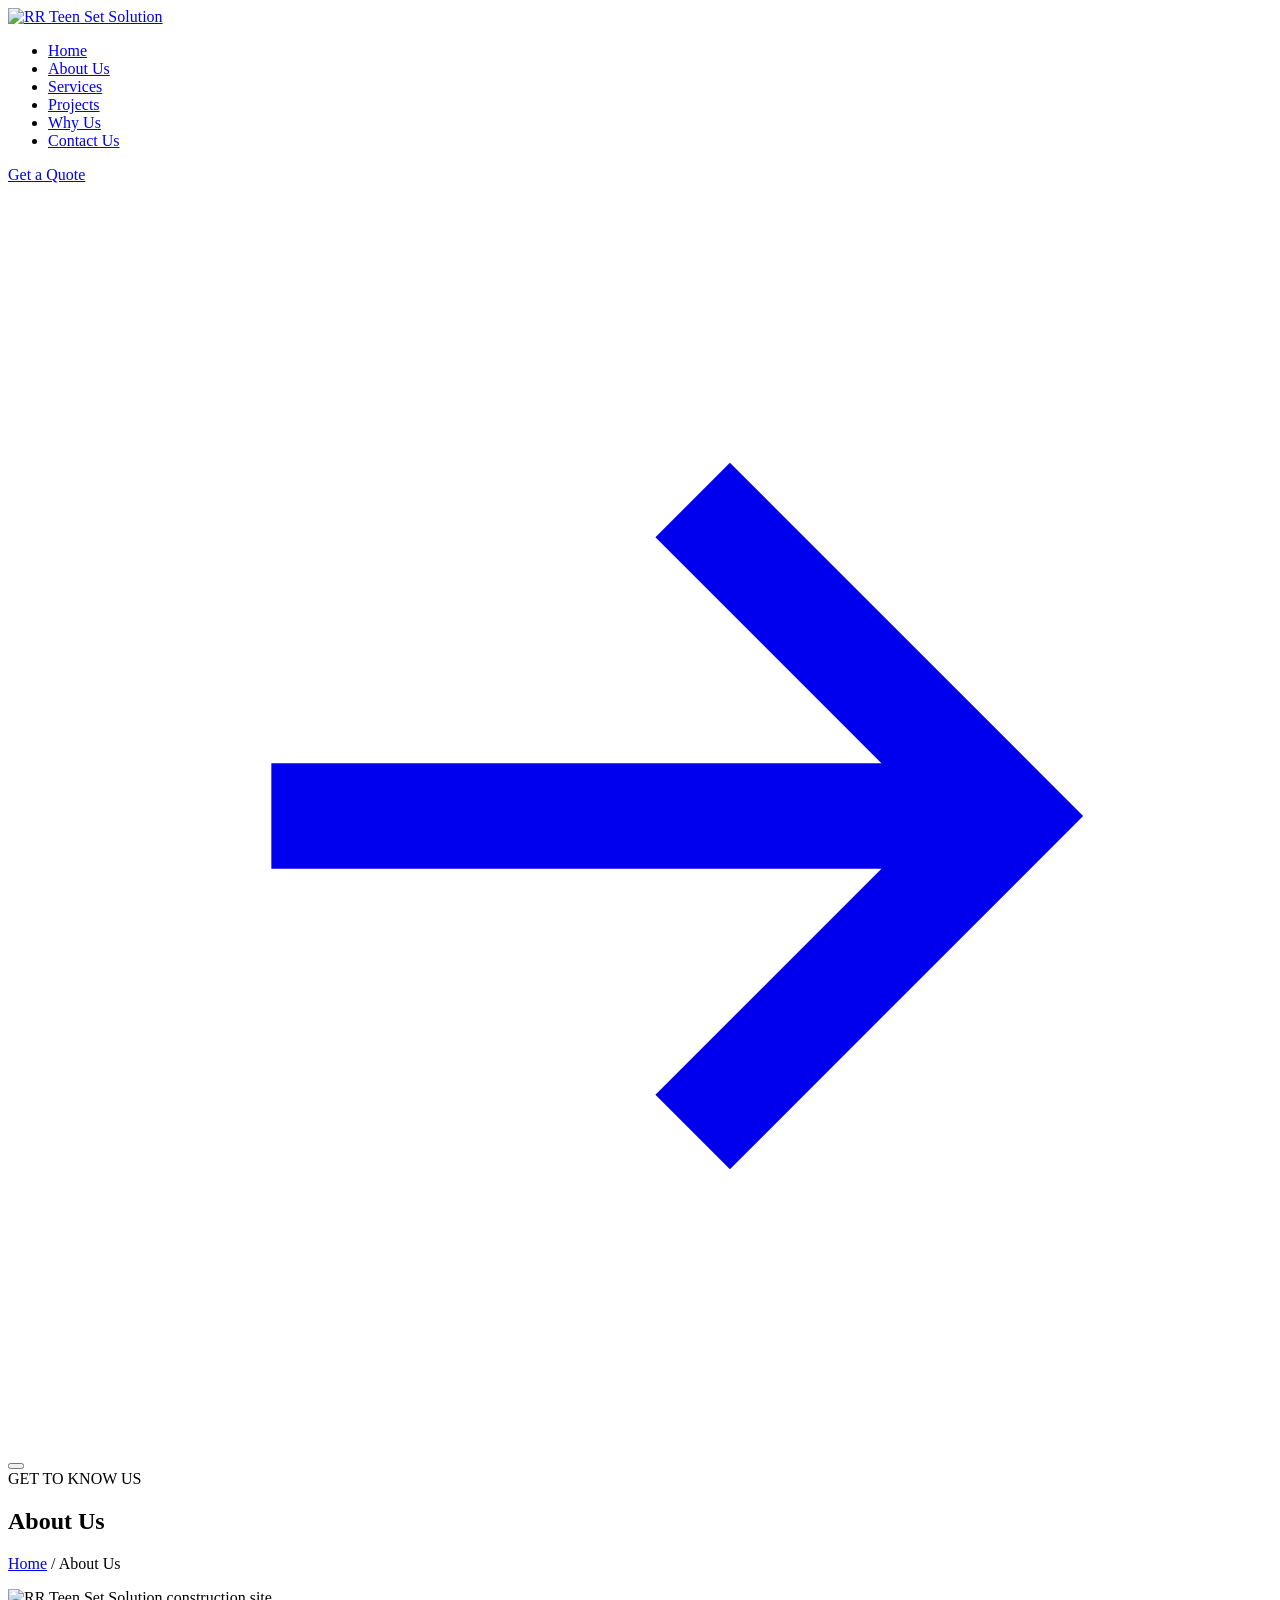
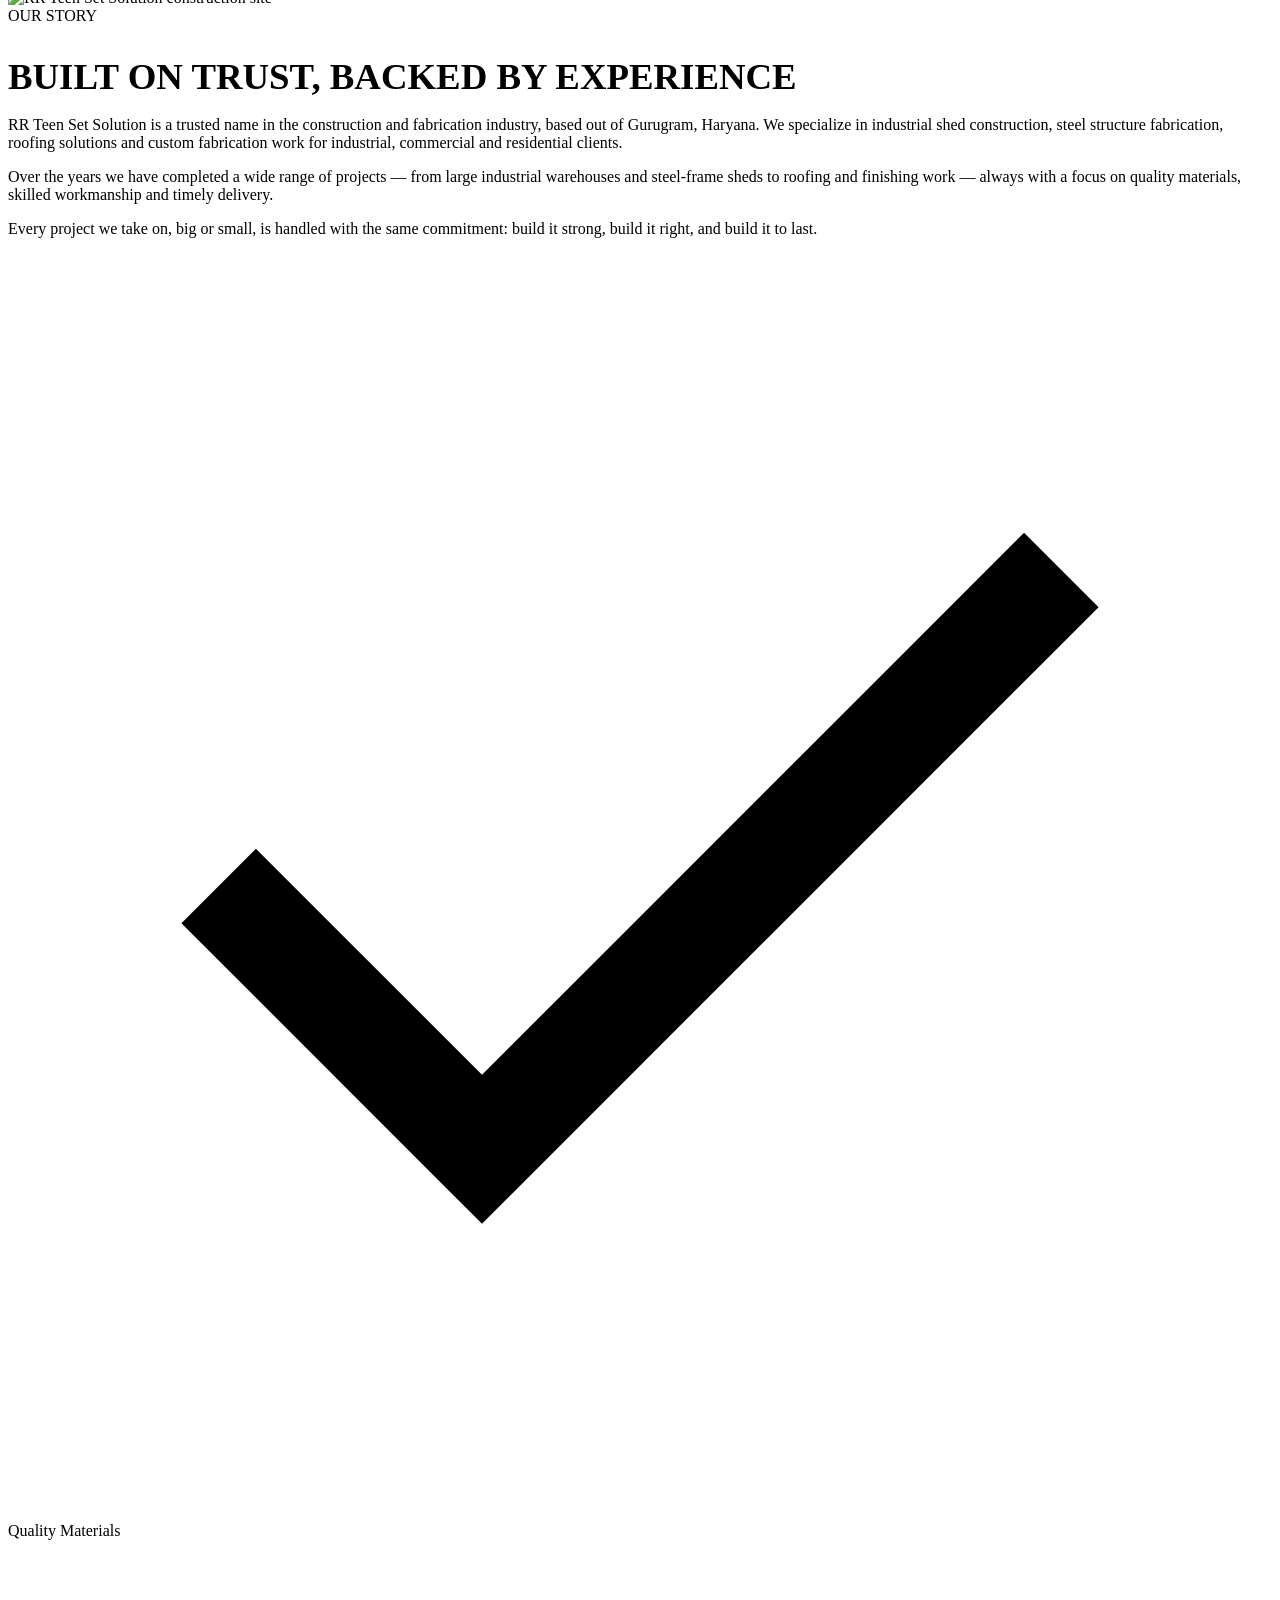
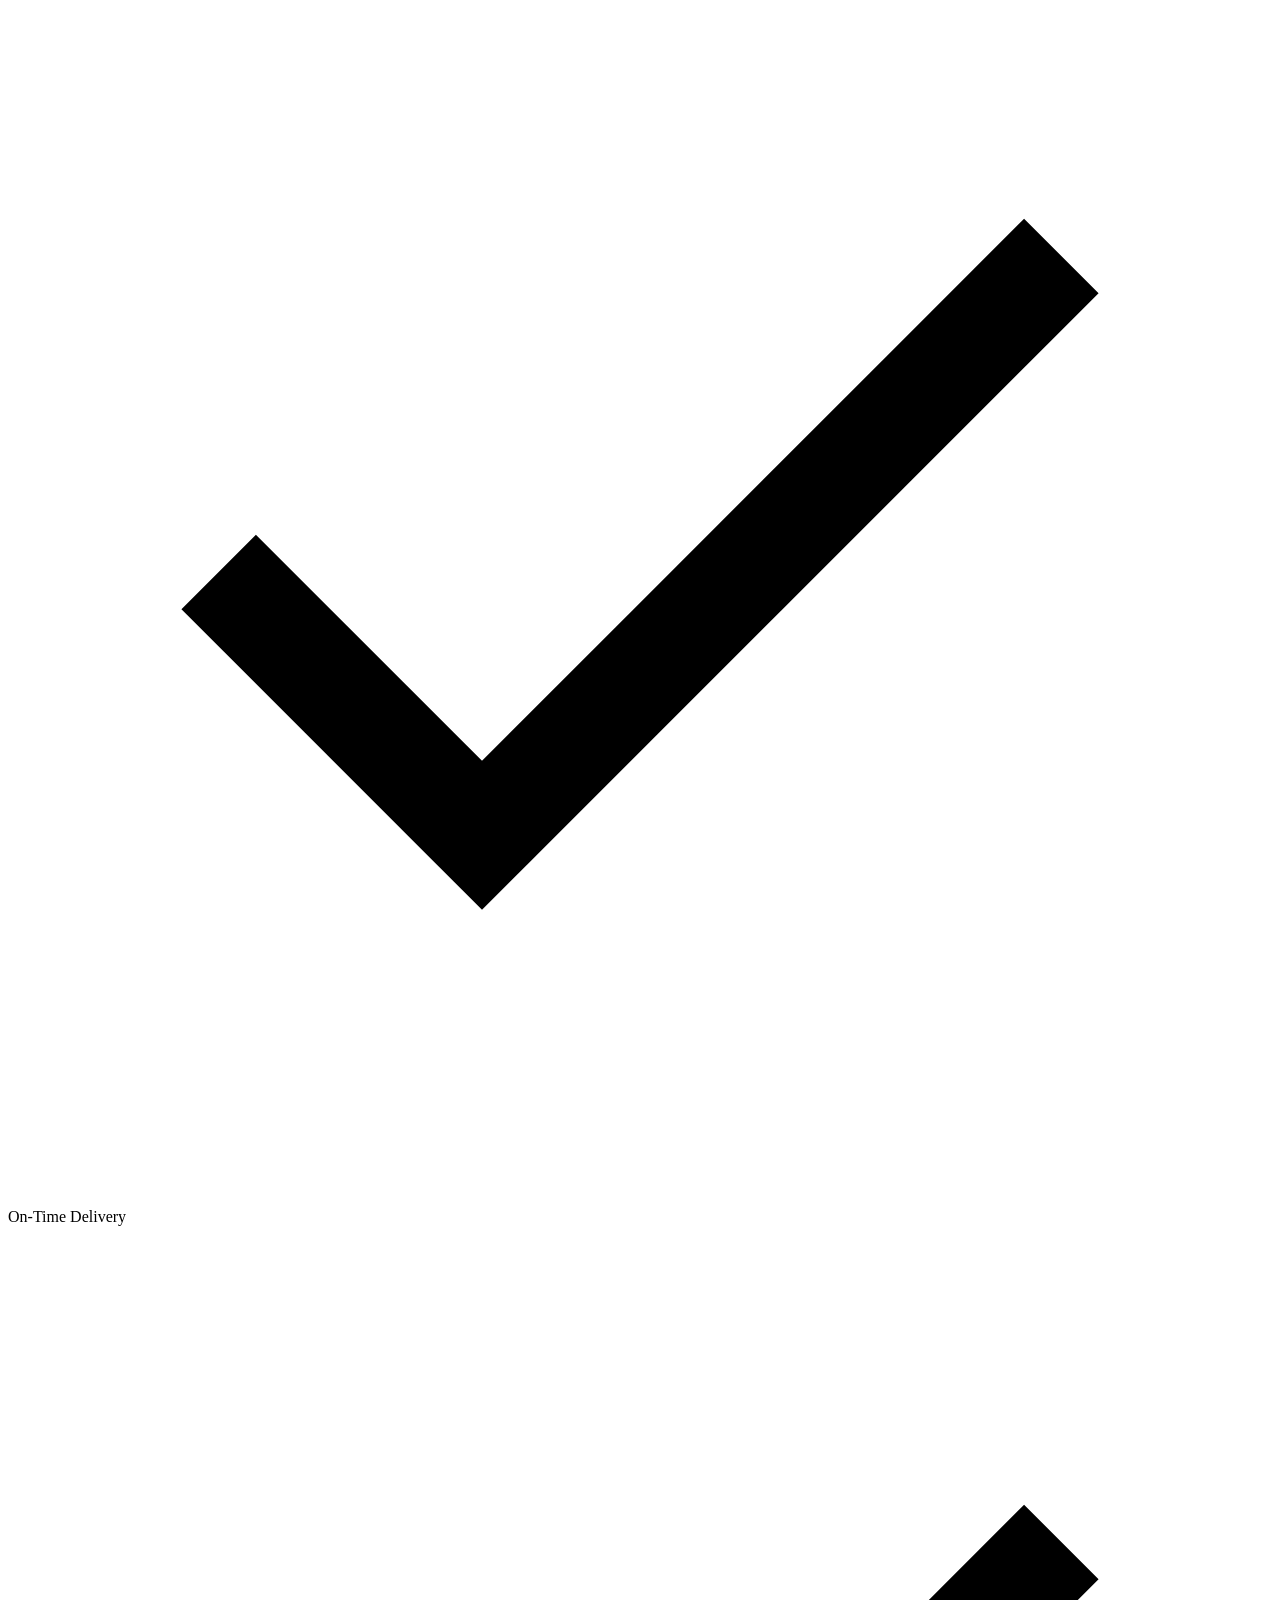
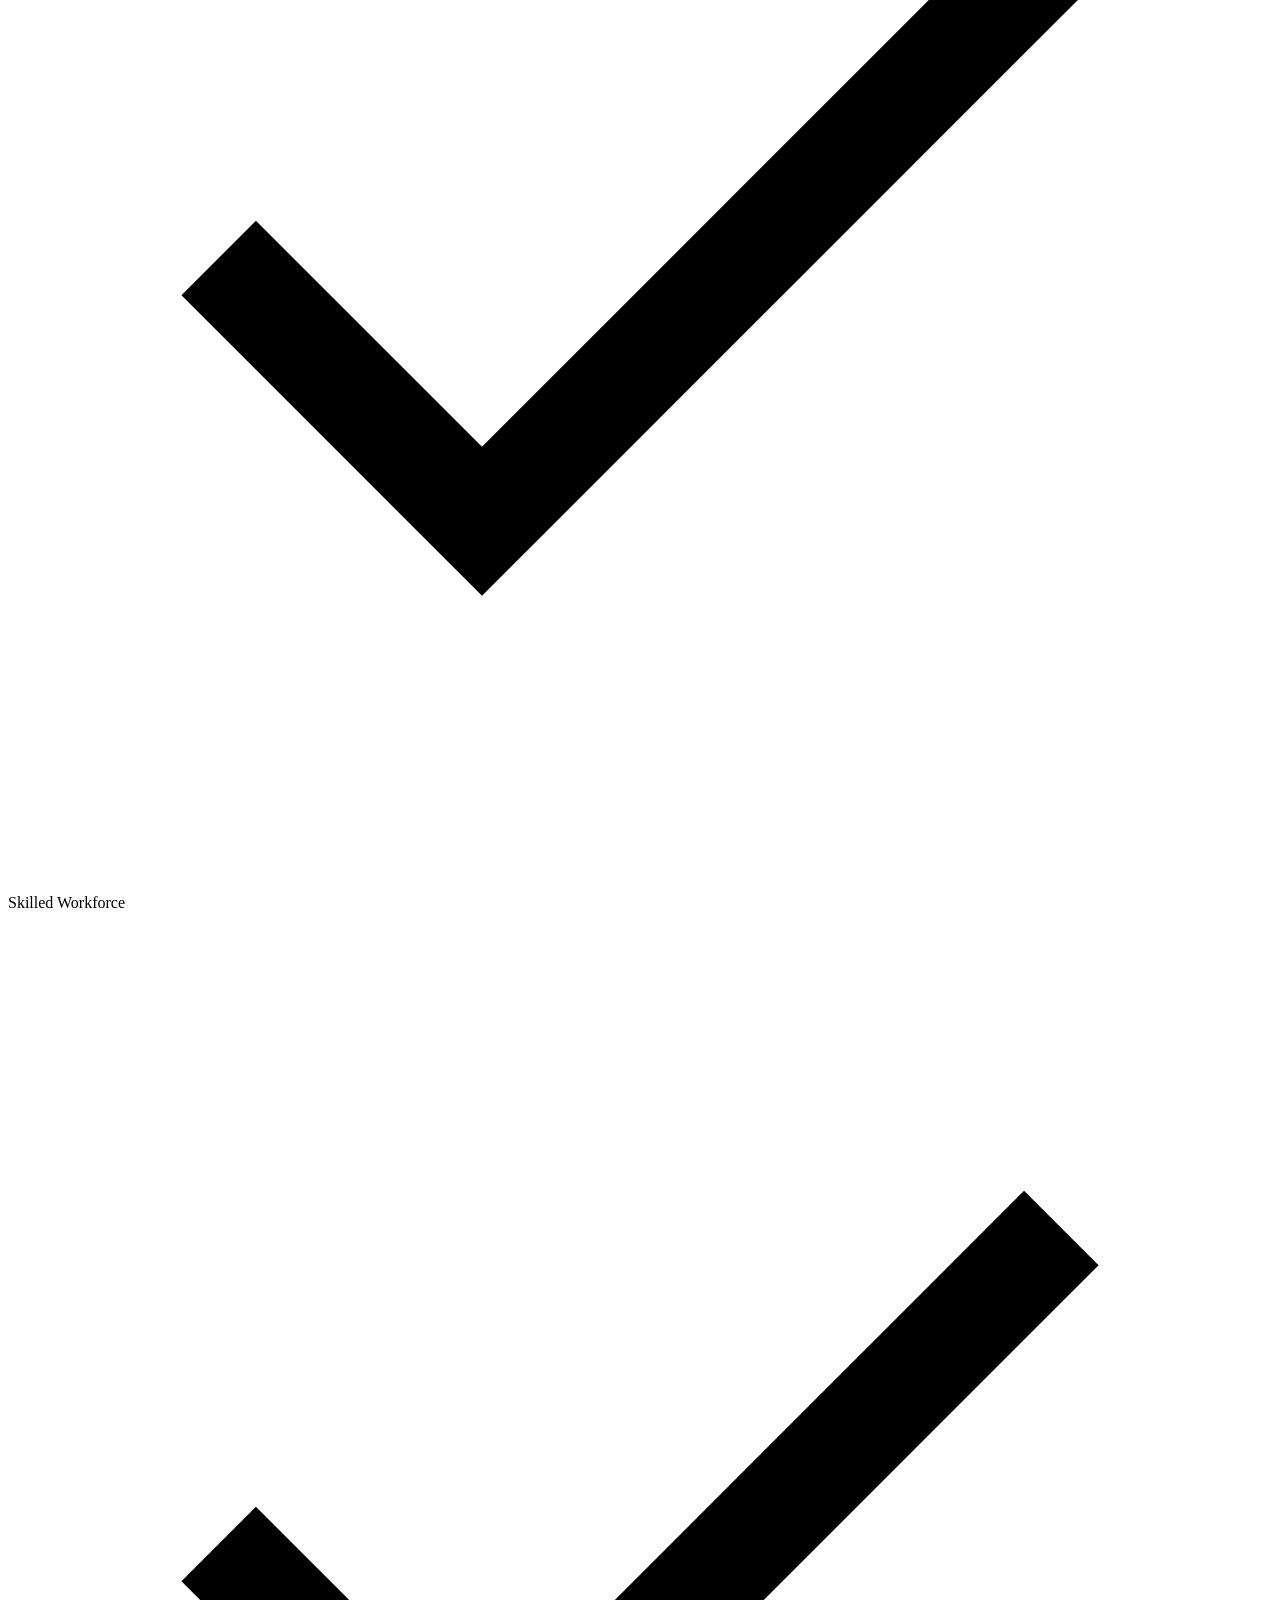
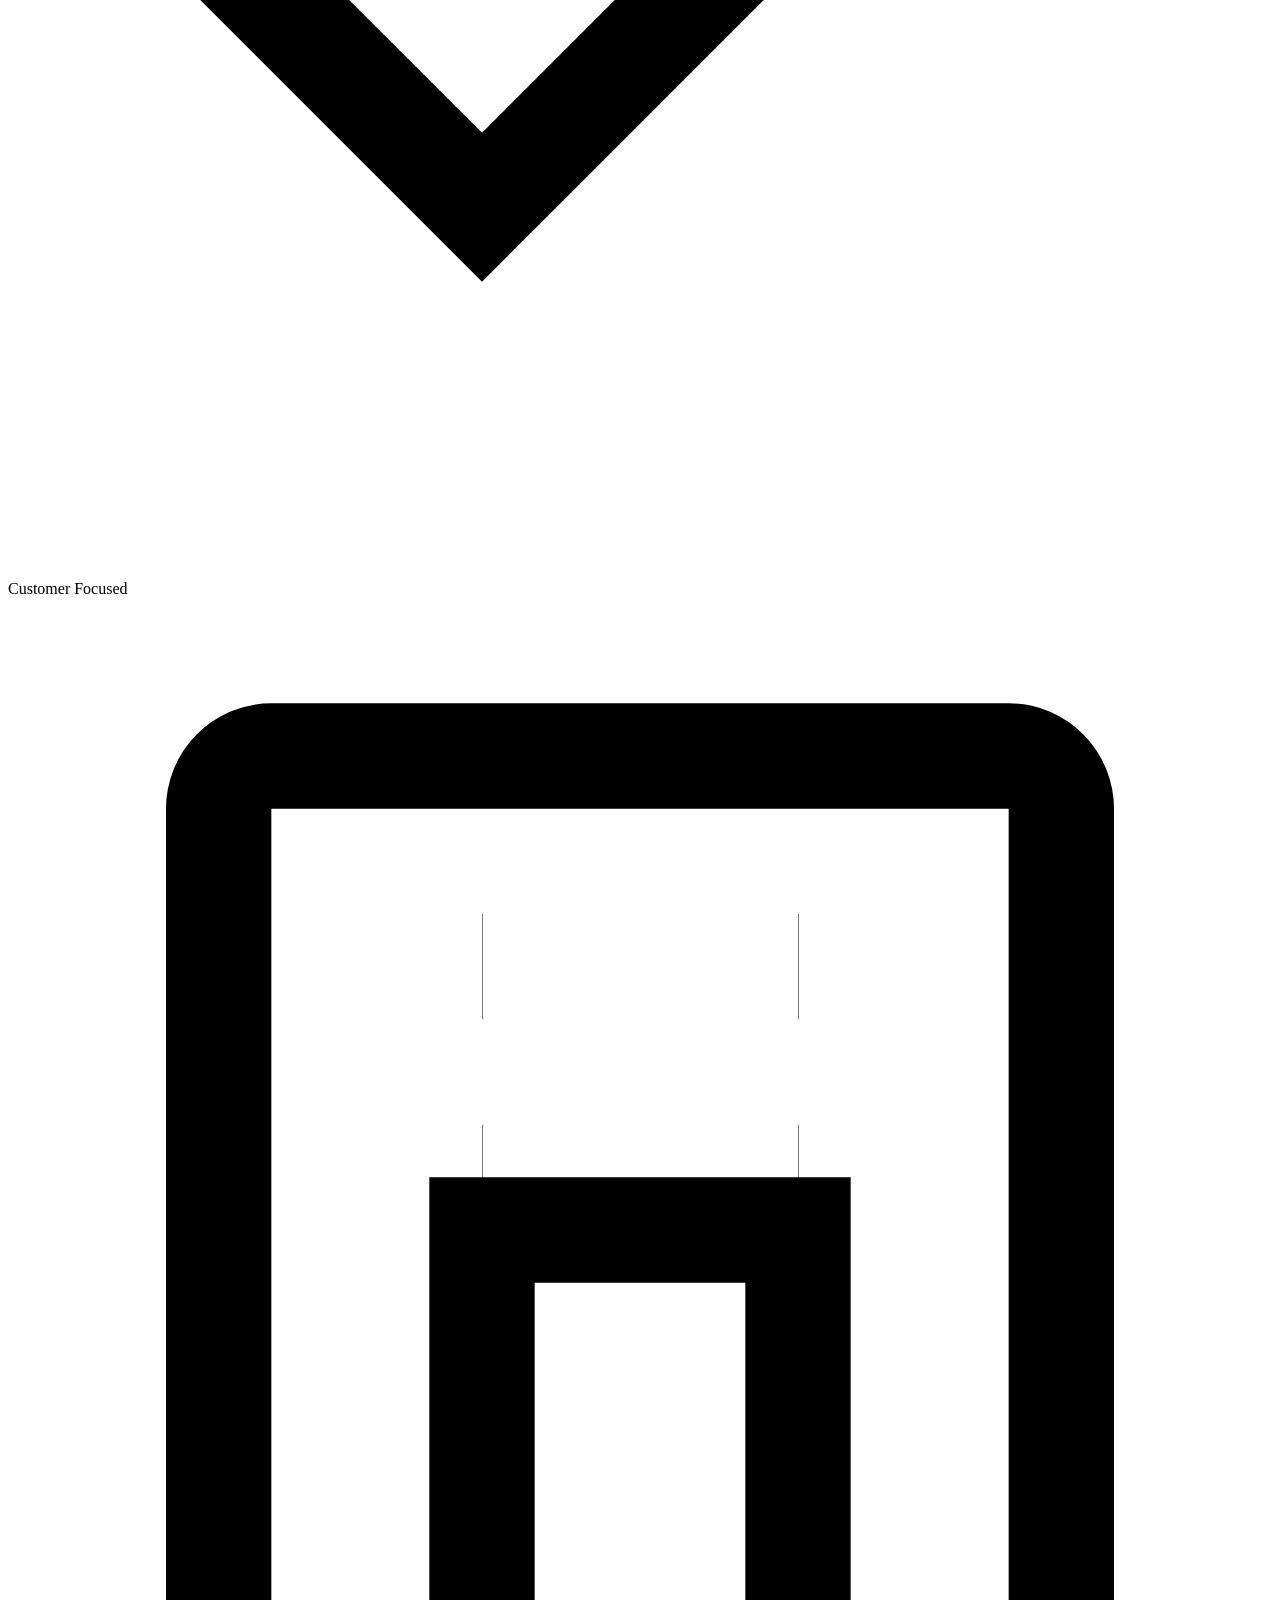
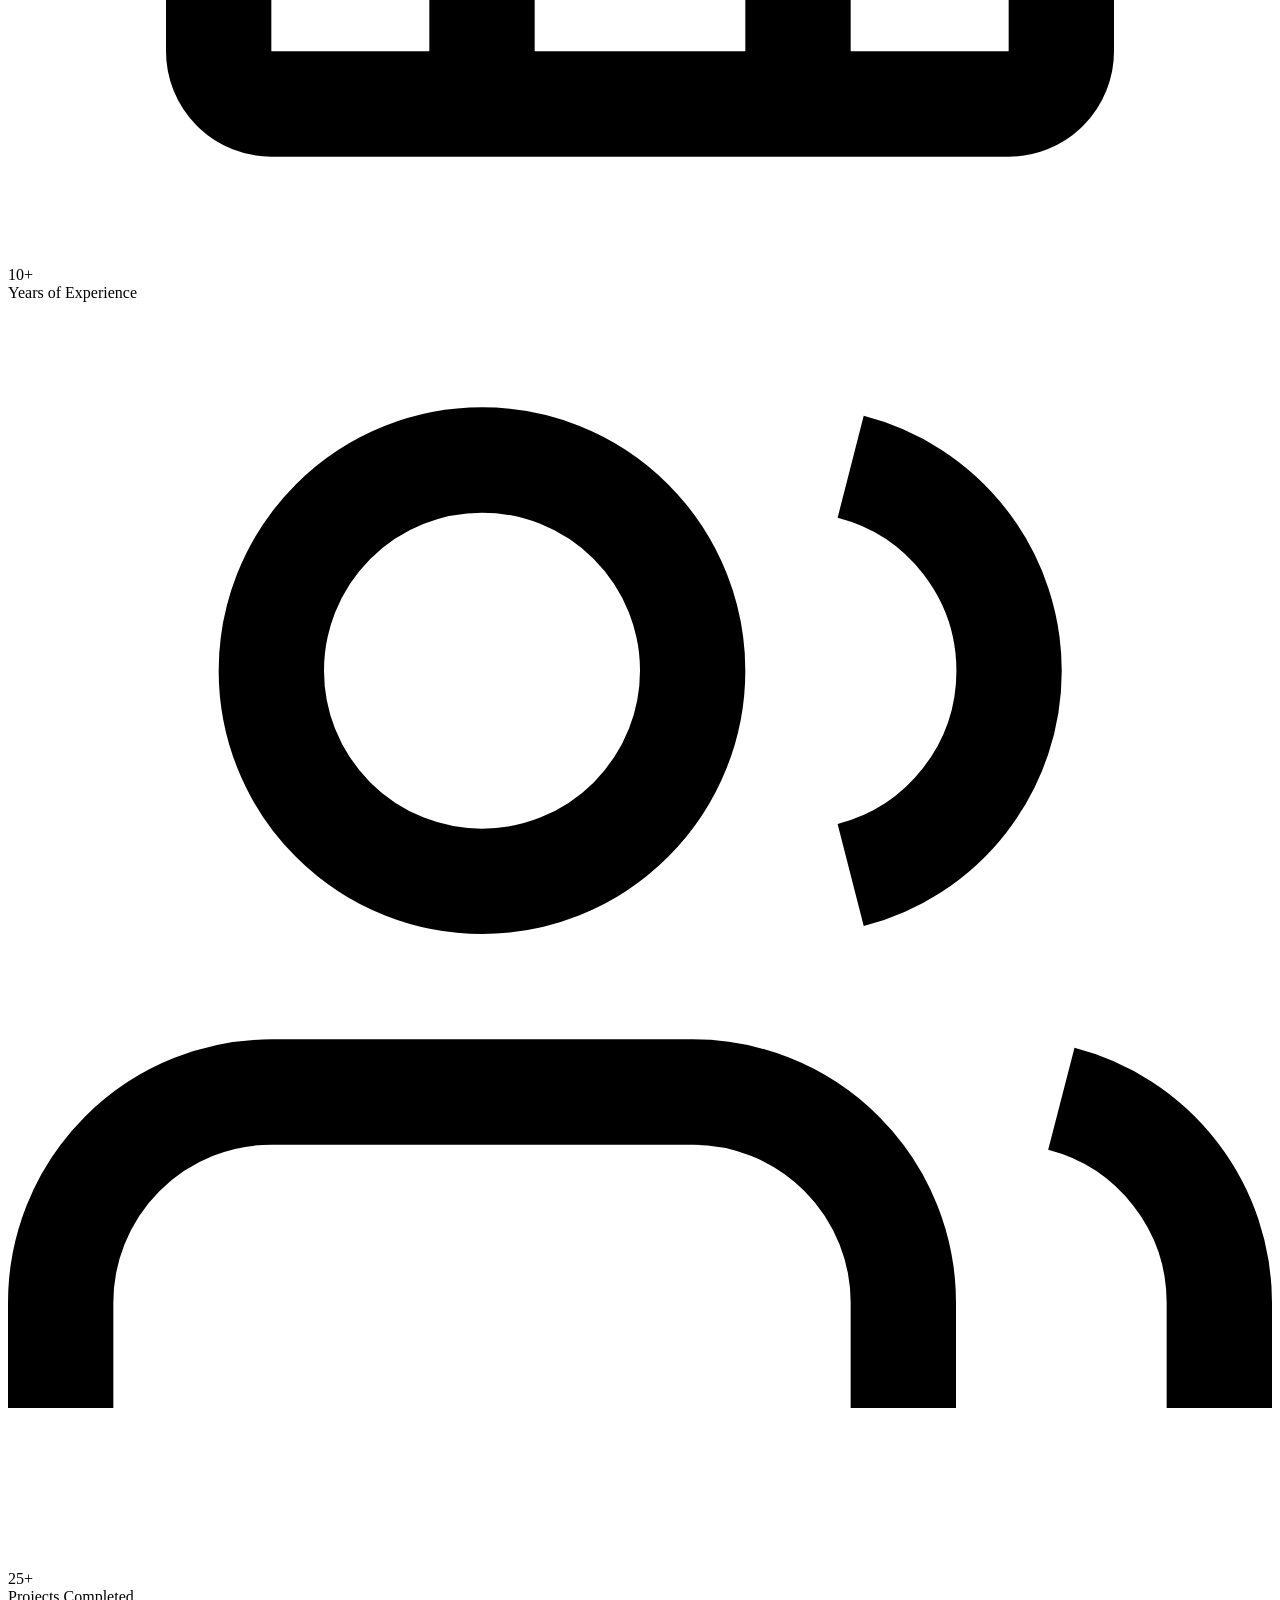
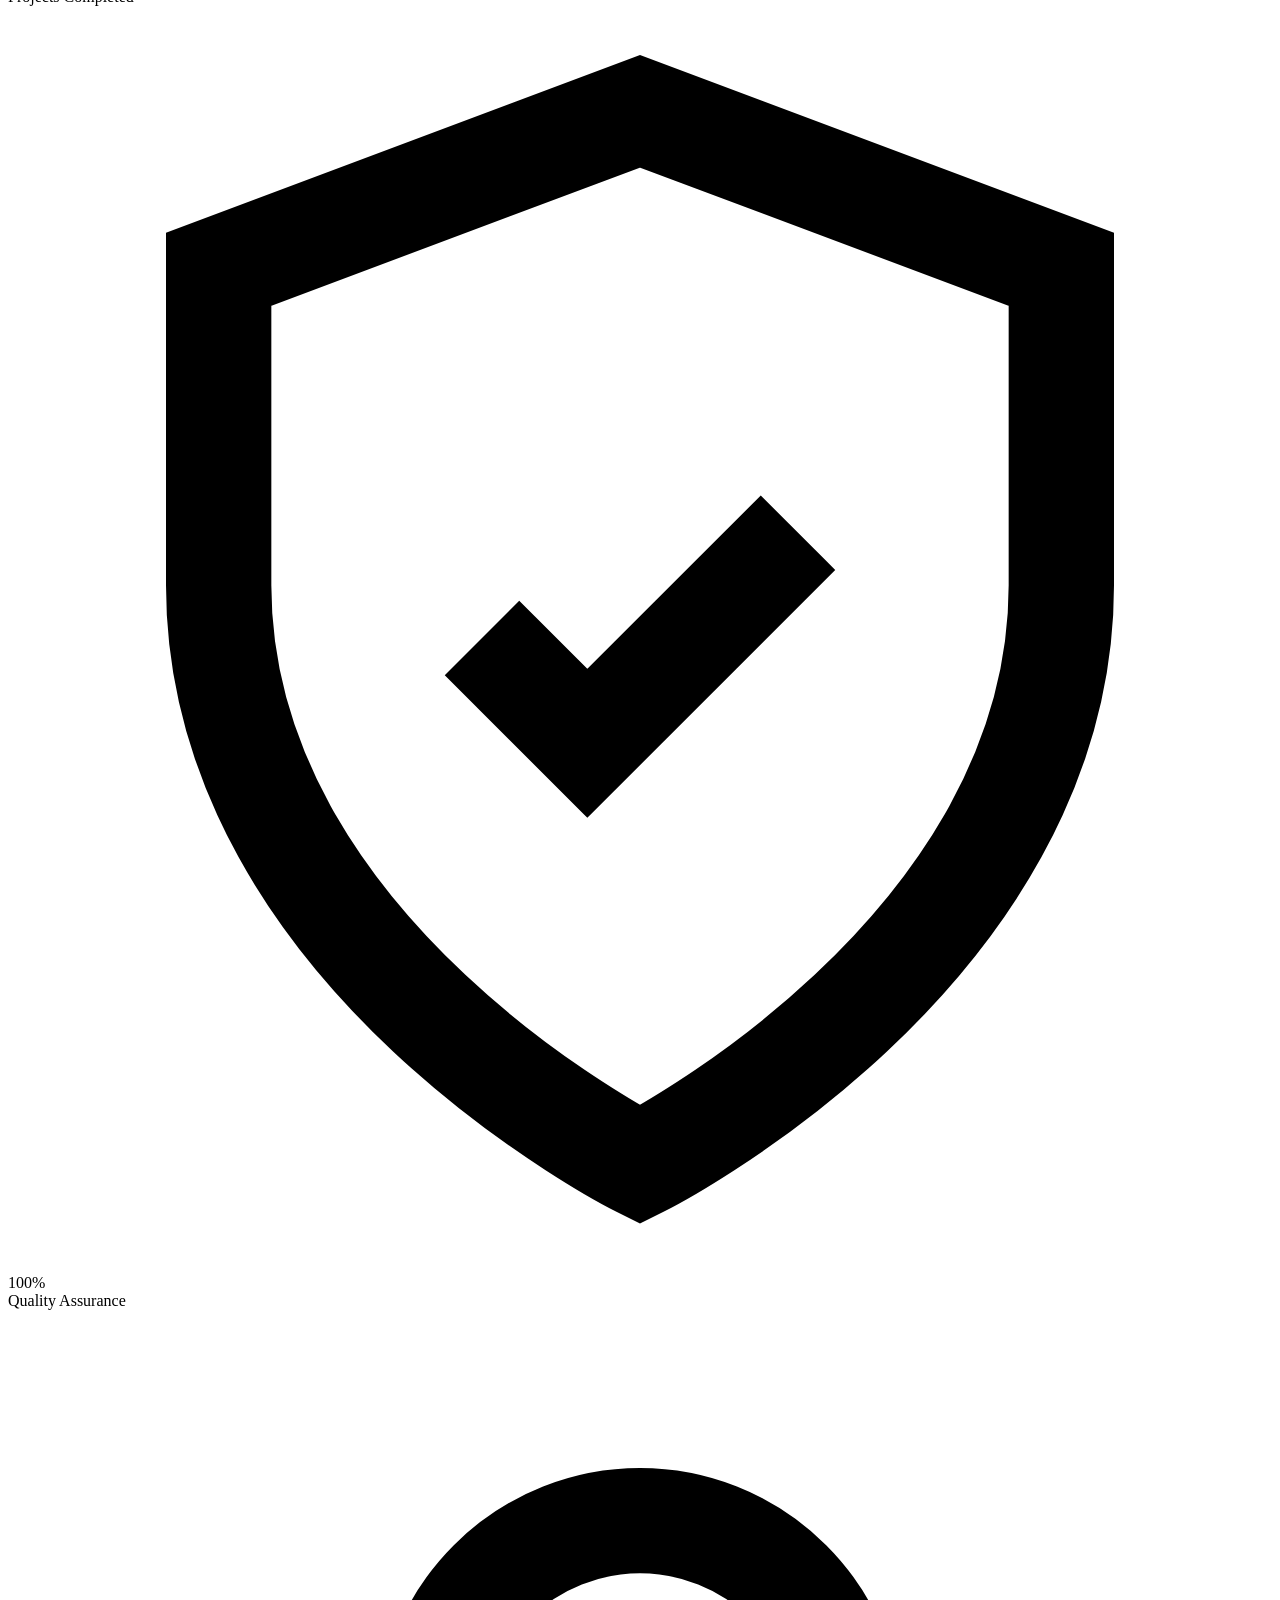
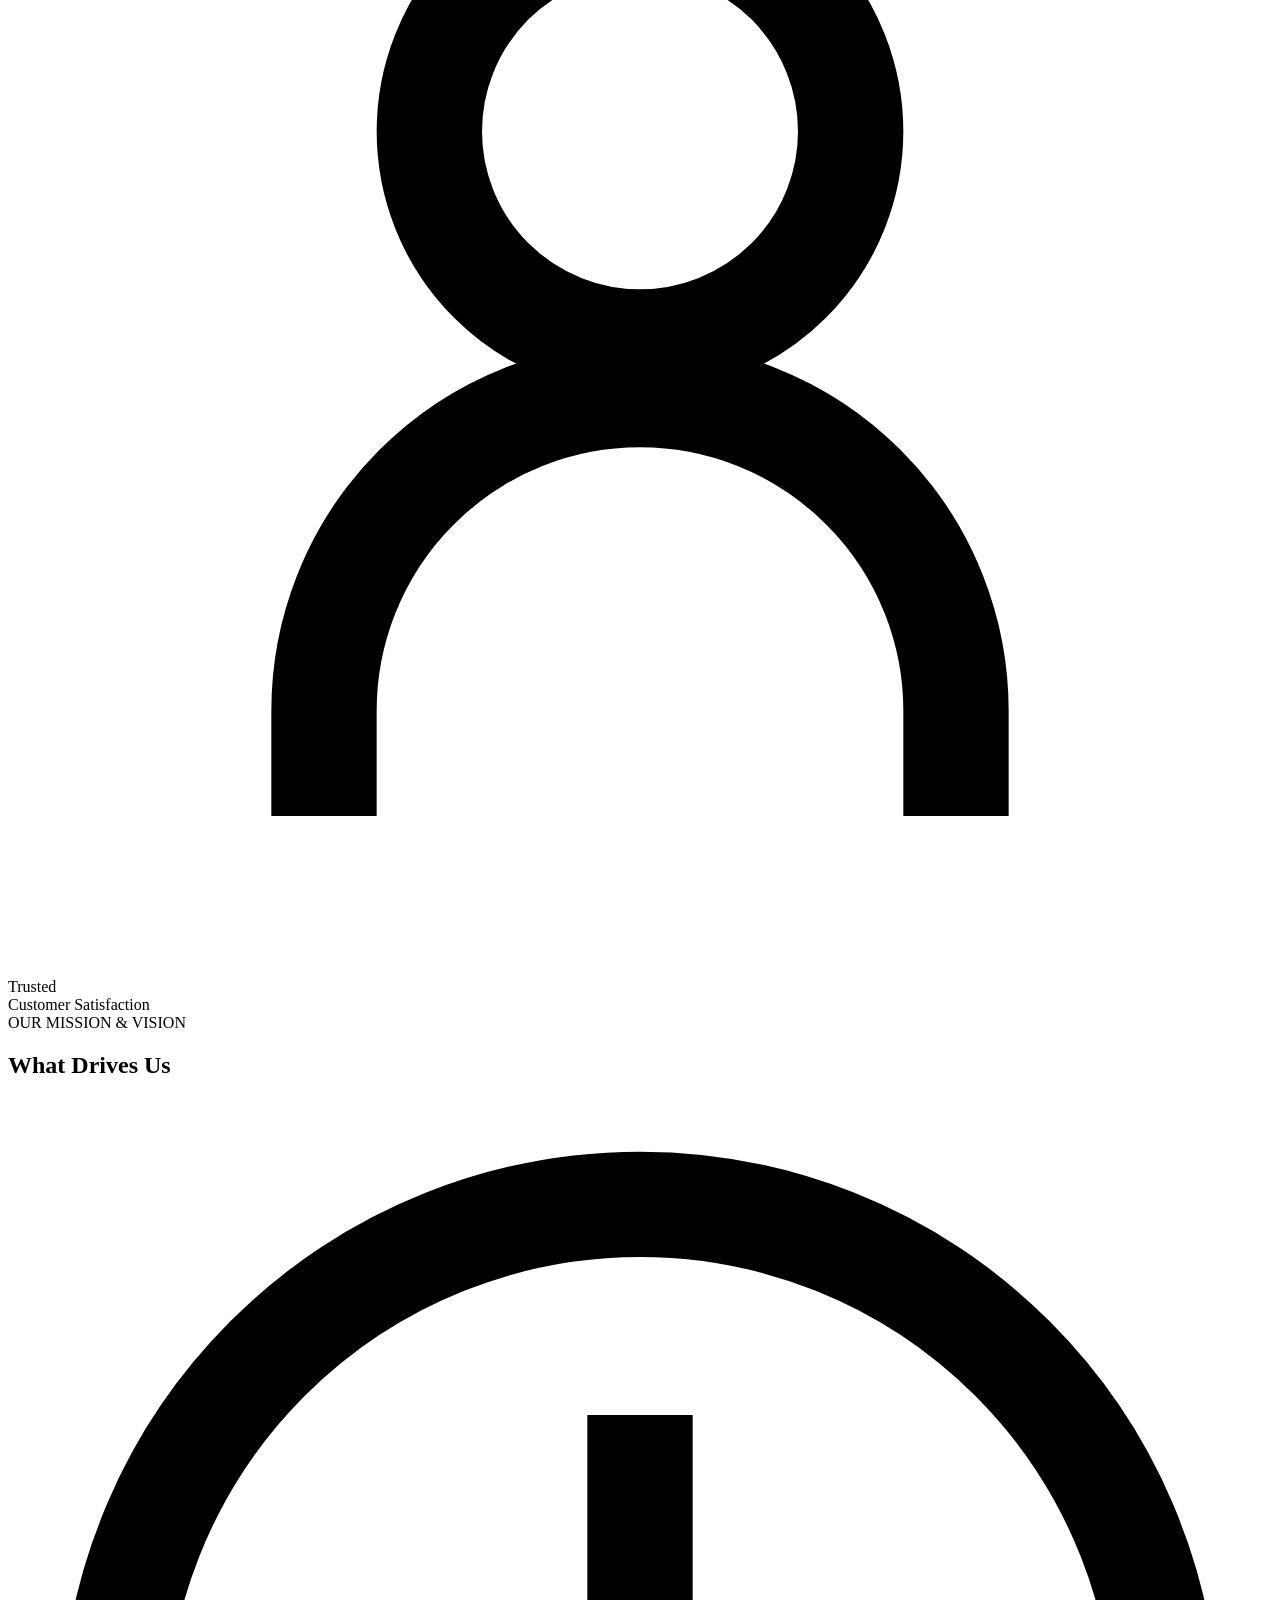
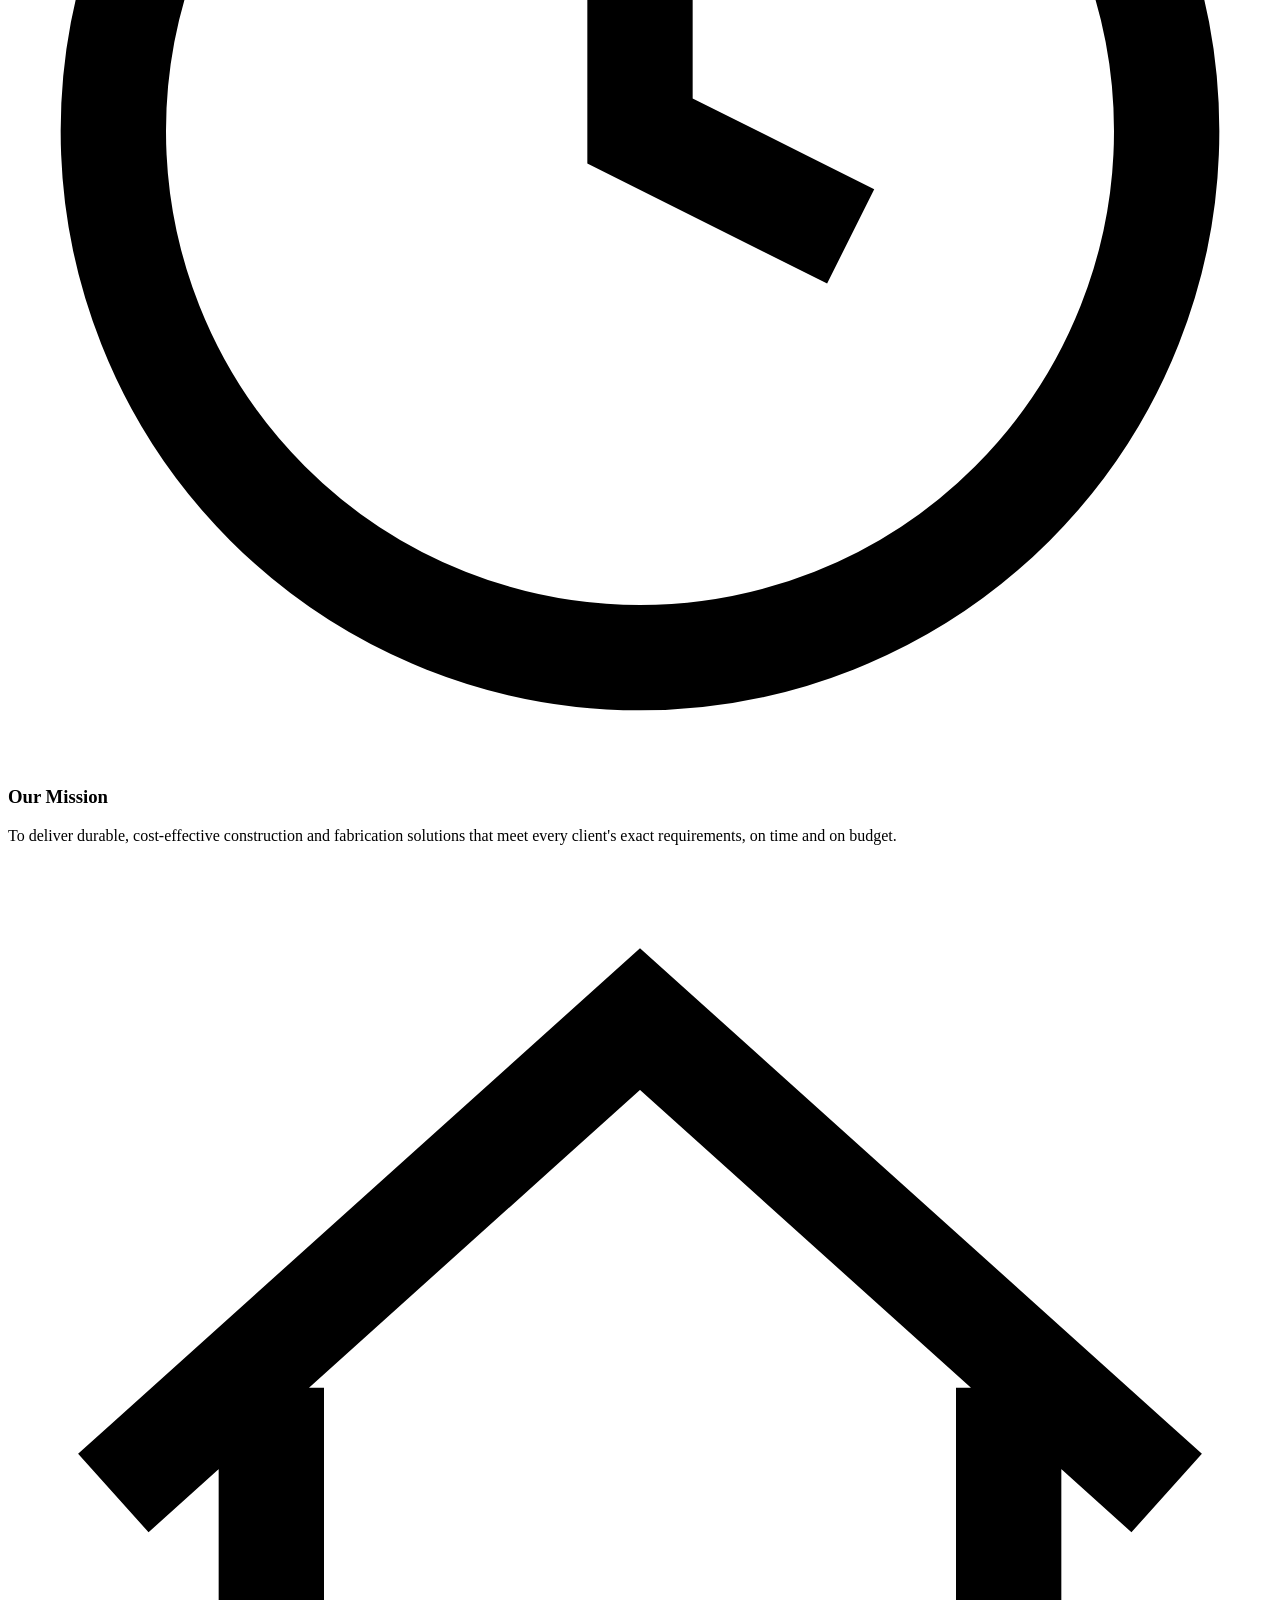
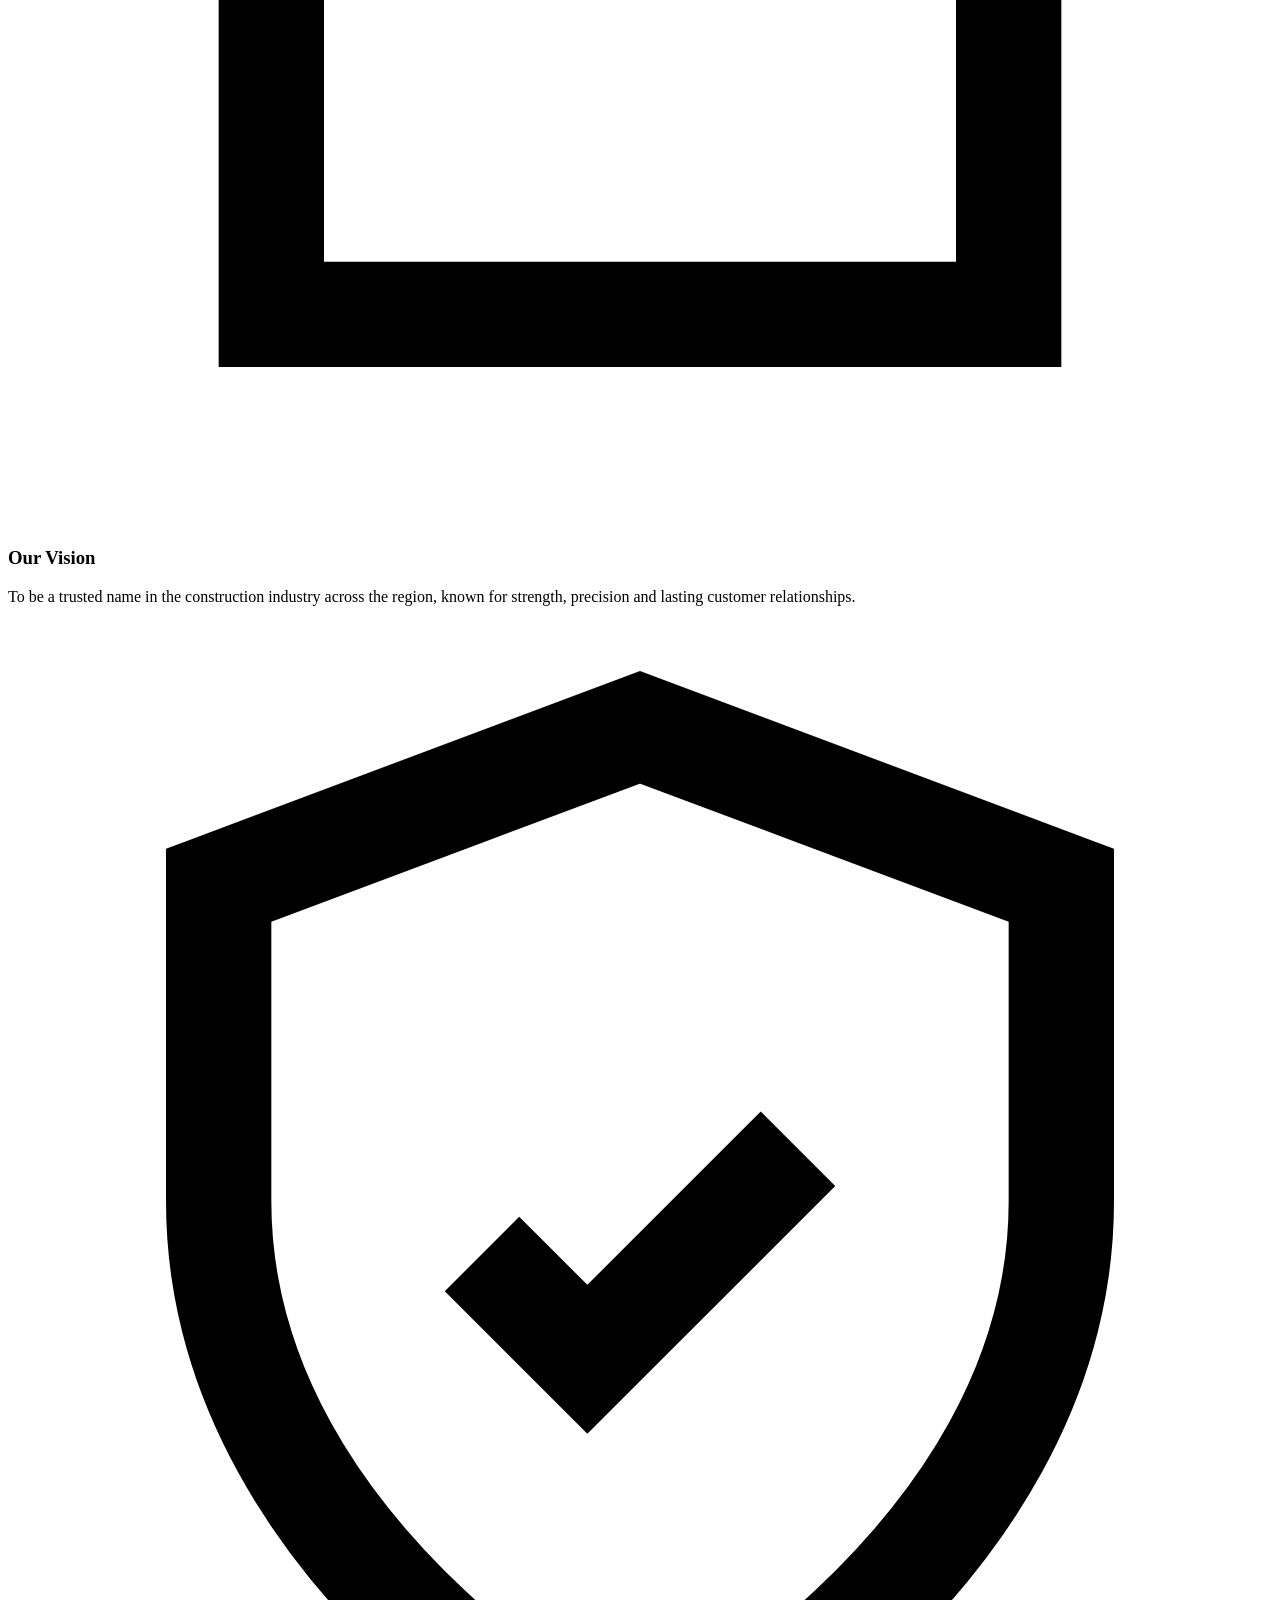
==== about.html @ 5cd619dc "Create about.html" ====
<!DOCTYPE html>
<html lang="en">
<head>
<meta charset="UTF-8">
<meta name="viewport" content="width=device-width, initial-scale=1.0">
<title>About Us | RR Teen Set Solution</title>
<meta name="description" content="Learn about RR Teen Set Solution - a trusted name in industrial shed construction and steel fabrication based in Gurugram, Haryana.">
<link rel="preconnect" href="https://fonts.googleapis.com">
<link href="https://fonts.googleapis.com/css2?family=Oswald:wght@400;500;600;700&family=Source+Sans+3:wght@400;600;700&display=swap" rel="stylesheet">
<link rel="stylesheet" href="css/style.css">
</head>
<body>

<header class="site-header">
  <div class="header-inner">
    <a href="index.html" class="logo-link"><img src="assets/logo.png" alt="RR Teen Set Solution"></a>
    <nav class="main-nav" id="mainNav">
      <ul>
        <li><a href="index.html">Home</a></li>
        <li><a href="about.html" class="active">About Us</a></li>
        <li><a href="services.html">Services</a></li>
        <li><a href="projects.html">Projects</a></li>
        <li><a href="why-us.html">Why Us</a></li>
        <li><a href="contact.html">Contact Us</a></li>
      </ul>
    </nav>
    <div class="header-actions">
      <a href="contact.html" class="btn btn-orange"><span>Get a Quote</span>
        <svg viewBox="0 0 24 24" fill="none" stroke="currentColor" stroke-width="2"><path d="M5 12h14M13 6l6 6-6 6"/></svg>
      </a>
      <button class="nav-toggle" id="navToggle" aria-label="Toggle navigation" aria-expanded="false">
        <span></span><span></span><span></span>
      </button>
    </div>
  </div>
</header>

<section class="page-header">
  <div class="container">
    <span class="eyebrow">GET TO KNOW US</span>
    <h1>About Us</h1>
    <p class="breadcrumb"><a href="index.html">Home</a> / About Us</p>
  </div>
</section>

<section class="section section-cream">
  <div class="container">
    <div class="about-split">
      <div class="about-img">
        <img src="assets/projects/project-1.jpg" alt="RR Teen Set Solution construction site">
      </div>
      <div class="about-copy">
        <span class="eyebrow">OUR STORY</span>
        <h2 style="text-transform:uppercase;font-size:clamp(1.7rem,3.5vw,2.3rem);margin-bottom:18px;">Built On Trust, <span class="accent" style="color:var(--orange);">Backed By Experience</span></h2>
        <p>RR Teen Set Solution is a trusted name in the construction and fabrication industry, based out of Gurugram, Haryana. We specialize in industrial shed construction, steel structure fabrication, roofing solutions and custom fabrication work for industrial, commercial and residential clients.</p>
        <p>Over the years we have completed a wide range of projects — from large industrial warehouses and steel-frame sheds to roofing and finishing work — always with a focus on quality materials, skilled workmanship and timely delivery.</p>
        <p>Every project we take on, big or small, is handled with the same commitment: build it strong, build it right, and build it to last.</p>
        <div class="about-checks">
          <div class="check-item"><svg viewBox="0 0 24 24" fill="none" stroke="currentColor" stroke-width="2"><path d="M20 6L9 17l-5-5"/></svg>Quality Materials</div>
          <div class="check-item"><svg viewBox="0 0 24 24" fill="none" stroke="currentColor" stroke-width="2"><path d="M20 6L9 17l-5-5"/></svg>On-Time Delivery</div>
          <div class="check-item"><svg viewBox="0 0 24 24" fill="none" stroke="currentColor" stroke-width="2"><path d="M20 6L9 17l-5-5"/></svg>Skilled Workforce</div>
          <div class="check-item"><svg viewBox="0 0 24 24" fill="none" stroke="currentColor" stroke-width="2"><path d="M20 6L9 17l-5-5"/></svg>Customer Focused</div>
        </div>
      </div>
    </div>
  </div>
</section>

<section class="stats-bar">
  <div class="stats-inner">
    <div class="stat">
      <div class="stat-icon"><svg viewBox="0 0 24 24" fill="none" stroke="currentColor" stroke-width="2"><rect x="4" y="3" width="16" height="18" rx="1"/><path d="M9 21V12h6v9M9 7h.01M15 7h.01M9 11h.01M15 11h.01"/></svg></div>
      <div><div class="stat-num">10+</div><div class="stat-label">Years of Experience</div></div>
    </div>
    <div class="stat">
      <div class="stat-icon"><svg viewBox="0 0 24 24" fill="none" stroke="currentColor" stroke-width="2"><path d="M17 21v-2a4 4 0 0 0-4-4H5a4 4 0 0 0-4 4v2"/><circle cx="9" cy="7" r="4"/><path d="M23 21v-2a4 4 0 0 0-3-3.87M16 3.13a4 4 0 0 1 0 7.75"/></svg></div>
      <div><div class="stat-num">25+</div><div class="stat-label">Projects Completed</div></div>
    </div>
    <div class="stat">
      <div class="stat-icon"><svg viewBox="0 0 24 24" fill="none" stroke="currentColor" stroke-width="2"><path d="M12 22s8-4 8-11V5l-8-3-8 3v6c0 7 8 11 8 11z"/><path d="M9 12l2 2 4-4"/></svg></div>
      <div><div class="stat-num">100%</div><div class="stat-label">Quality Assurance</div></div>
    </div>
    <div class="stat">
      <div class="stat-icon"><svg viewBox="0 0 24 24" fill="none" stroke="currentColor" stroke-width="2"><circle cx="12" cy="8" r="4"/><path d="M6 21v-2a6 6 0 0 1 12 0v2"/></svg></div>
      <div><div class="stat-num">Trusted</div><div class="stat-label">Customer Satisfaction</div></div>
    </div>
  </div>
</section>

<section class="section section-lavender">
  <div class="container">
    <div class="section-head">
      <div>
        <span class="eyebrow">OUR MISSION &amp; VISION</span>
        <h2>What Drives <span class="accent">Us</span></h2>
      </div>
    </div>
    <div class="why-grid">
      <div class="why-card">
        <div class="ic"><svg viewBox="0 0 24 24" fill="none" stroke="currentColor" stroke-width="2"><circle cx="12" cy="12" r="10"/><path d="M12 6v6l4 2"/></svg></div>
        <h3>Our Mission</h3>
        <p>To deliver durable, cost-effective construction and fabrication solutions that meet every client's exact requirements, on time and on budget.</p>
      </div>
      <div class="why-card">
        <div class="ic"><svg viewBox="0 0 24 24" fill="none" stroke="currentColor" stroke-width="2"><path d="M2 12l10-9 10 9M5 10v10h14V10"/></svg></div>
        <h3>Our Vision</h3>
        <p>To be a trusted name in the construction industry across the region, known for strength, precision and lasting customer relationships.</p>
      </div>
      <div class="why-card">
        <div class="ic"><svg viewBox="0 0 24 24" fill="none" stroke="currentColor" stroke-width="2"><path d="M12 22s8-4 8-11V5l-8-3-8 3v6c0 7 8 11 8 11z"/><path d="M9 12l2 2 4-4"/></svg></div>
        <h3>Our Values</h3>
        <p>Quality materials, skilled craftsmanship, honest pricing and a customer-first approach guide every project we undertake.</p>
      </div>
    </div>
  </div>
</section>

<section class="section section-navy">
  <div class="container" style="text-align:center;">
    <span class="eyebrow">READY TO START?</span>
    <h2 style="color:#fff;margin-bottom:18px;text-transform:uppercase;">Let's Discuss Your <span class="accent">Project</span></h2>
    <p style="color:#c7cfdf;max-width:520px;margin:0 auto 28px;">Get in touch with our team for a free consultation and quote on your next construction or fabrication project.</p>
    <a href="contact.html" class="btn btn-orange">Contact Us Today
      <svg viewBox="0 0 24 24" fill="none" stroke="currentColor" stroke-width="2"><path d="M5 12h14M13 6l6 6-6 6"/></svg>
    </a>
  </div>
</section>

<footer class="site-footer">
  <div class="container">
    <div class="footer-grid">
      <div>
        <div class="footer-logo"><img src="assets/logo.png" alt="RR Teen Set Solution"></div>
        <p style="font-size:0.9rem;color:#aebbd2;">Strong Structures.<br>Lasting Solutions.</p>
        <div class="footer-social">
          <a href="#" aria-label="Facebook"><svg viewBox="0 0 24 24" fill="currentColor"><path d="M22 12a10 10 0 1 0-11.5 9.9v-7H8v-2.9h2.5V9.4c0-2.5 1.5-3.9 3.8-3.9 1.1 0 2.2.2 2.2.2v2.5h-1.3c-1.2 0-1.6.8-1.6 1.6v1.9H16l-.4 2.9h-2.2v7A10 10 0 0 0 22 12z"/></svg></a>
          <a href="#" aria-label="Instagram"><svg viewBox="0 0 24 24" fill="none" stroke="currentColor" stroke-width="2"><rect x="2" y="2" width="20" height="20" rx="5"/><circle cx="12" cy="12" r="4"/><circle cx="17.5" cy="6.5" r="1"/></svg></a>
          <a href="#" aria-label="LinkedIn"><svg viewBox="0 0 24 24" fill="currentColor"><path d="M19 3a2 2 0 0 1 2 2v14a2 2 0 0 1-2 2H5a2 2 0 0 1-2-2V5a2 2 0 0 1 2-2zM8.34 18.34V10H5.67v8.34zM7 8.75a1.5 1.5 0 1 0 0-3 1.5 1.5 0 0 0 0 3zm11.34 9.59v-4.7c0-2.52-1.35-3.7-3.15-3.7a2.72 2.72 0 0 0-2.46 1.35h-.04V10H10v8.34h2.69v-4.13c0-1.09.21-2.15 1.56-2.15 1.33 0 1.35 1.25 1.35 2.22v4.06z"/></svg></a>
          <a href="https://wa.me/918527258462" aria-label="WhatsApp"><svg viewBox="0 0 24 24" fill="currentColor"><path d="M17.5 14.4c-.3-.2-1.7-.8-2-.9-.3-.1-.5-.2-.7.1-.2.3-.7.9-.9 1.1-.2.2-.3.2-.6.1a8 8 0 0 1-2.4-1.5 9 9 0 0 1-1.7-2.1c-.2-.3 0-.5.1-.6l.5-.6c.2-.2.2-.3.1-.6l-.7-1.7c-.2-.4-.4-.4-.6-.4h-.5c-.2 0-.5.1-.7.3-.3.3-1 1-1 2.3 0 1.4 1 2.7 1.1 2.9.1.2 1.9 2.9 4.6 4 .6.3 1.1.4 1.5.6.6.2 1.2.2 1.6.1.5-.1 1.5-.6 1.7-1.2.2-.6.2-1.1.1-1.2 0-.1-.2-.2-.4-.3z"/><path d="M12 2a10 10 0 0 0-8.6 15.1L2 22l5-1.3A10 10 0 1 0 12 2z"/></svg></a>
        </div>
      </div>
      <div>
        <h4>Quick Links</h4>
        <ul>
          <li><a href="index.html">› Home</a></li>
          <li><a href="about.html">› About Us</a></li>
          <li><a href="services.html">› Services</a></li>
          <li><a href="projects.html">› Projects</a></li>
          <li><a href="why-us.html">› Why Us</a></li>
          <li><a href="contact.html">› Contact Us</a></li>
        </ul>
      </div>
      <div>
        <h4>Our Services</h4>
        <ul>
          <li><a href="services.html">› Industrial Shed Construction</a></li>
          <li><a href="services.html">› Steel Structure Fabrication</a></li>
          <li><a href="services.html">› Roofing Solutions</a></li>
          <li><a href="services.html">› Custom Fabrication</a></li>
        </ul>
      </div>
      <div>
        <h4>Contact Us</h4>
        <div class="footer-contact-line">
          <svg viewBox="0 0 24 24" fill="none" stroke="currentColor" stroke-width="2"><path d="M22 16.92v3a2 2 0 0 1-2.18 2 19.79 19.79 0 0 1-8.63-3.07 19.5 19.5 0 0 1-6-6 19.79 19.79 0 0 1-3.07-8.67A2 2 0 0 1 4.11 2h3a2 2 0 0 1 2 1.72c.127.96.362 1.903.7 2.81a2 2 0 0 1-.45 2.11L8.09 9.91a16 16 0 0 0 6 6l1.27-1.27a2 2 0 0 1 2.11-.45c.907.338 1.85.573 2.81.7A2 2 0 0 1 22 16.92z"/></svg>
          <span>+91 85272 58462</span>
        </div>
        <div class="footer-contact-line">
          <svg viewBox="0 0 24 24" fill="none" stroke="currentColor" stroke-width="2"><path d="M4 4h16v16H4z"/><path d="M22 6l-10 7L2 6"/></svg>
          <span>rrtinshed@gmail.com</span>
        </div>
        <div class="footer-contact-line">
          <svg viewBox="0 0 24 24" fill="none" stroke="currentColor" stroke-width="2"><path d="M21 10c0 7-9 13-9 13s-9-6-9-13a9 9 0 0 1 18 0z"/><circle cx="12" cy="10" r="3"/></svg>
          <span>Laxman Garden, Gurgaon Rural, Gurugram, Haryana 122006</span>
        </div>
      </div>
    </div>
    <div class="footer-bottom">
      <span>© 2026 RR Teen Set Solution. All Rights Reserved.</span>
      <div class="footer-links">
        <a href="#">Privacy Policy</a>
        <a href="#">Terms &amp; Conditions</a>
      </div>
    </div>
  </div>
</footer>

<script src="js/script.js"></script>
</body>
</html>
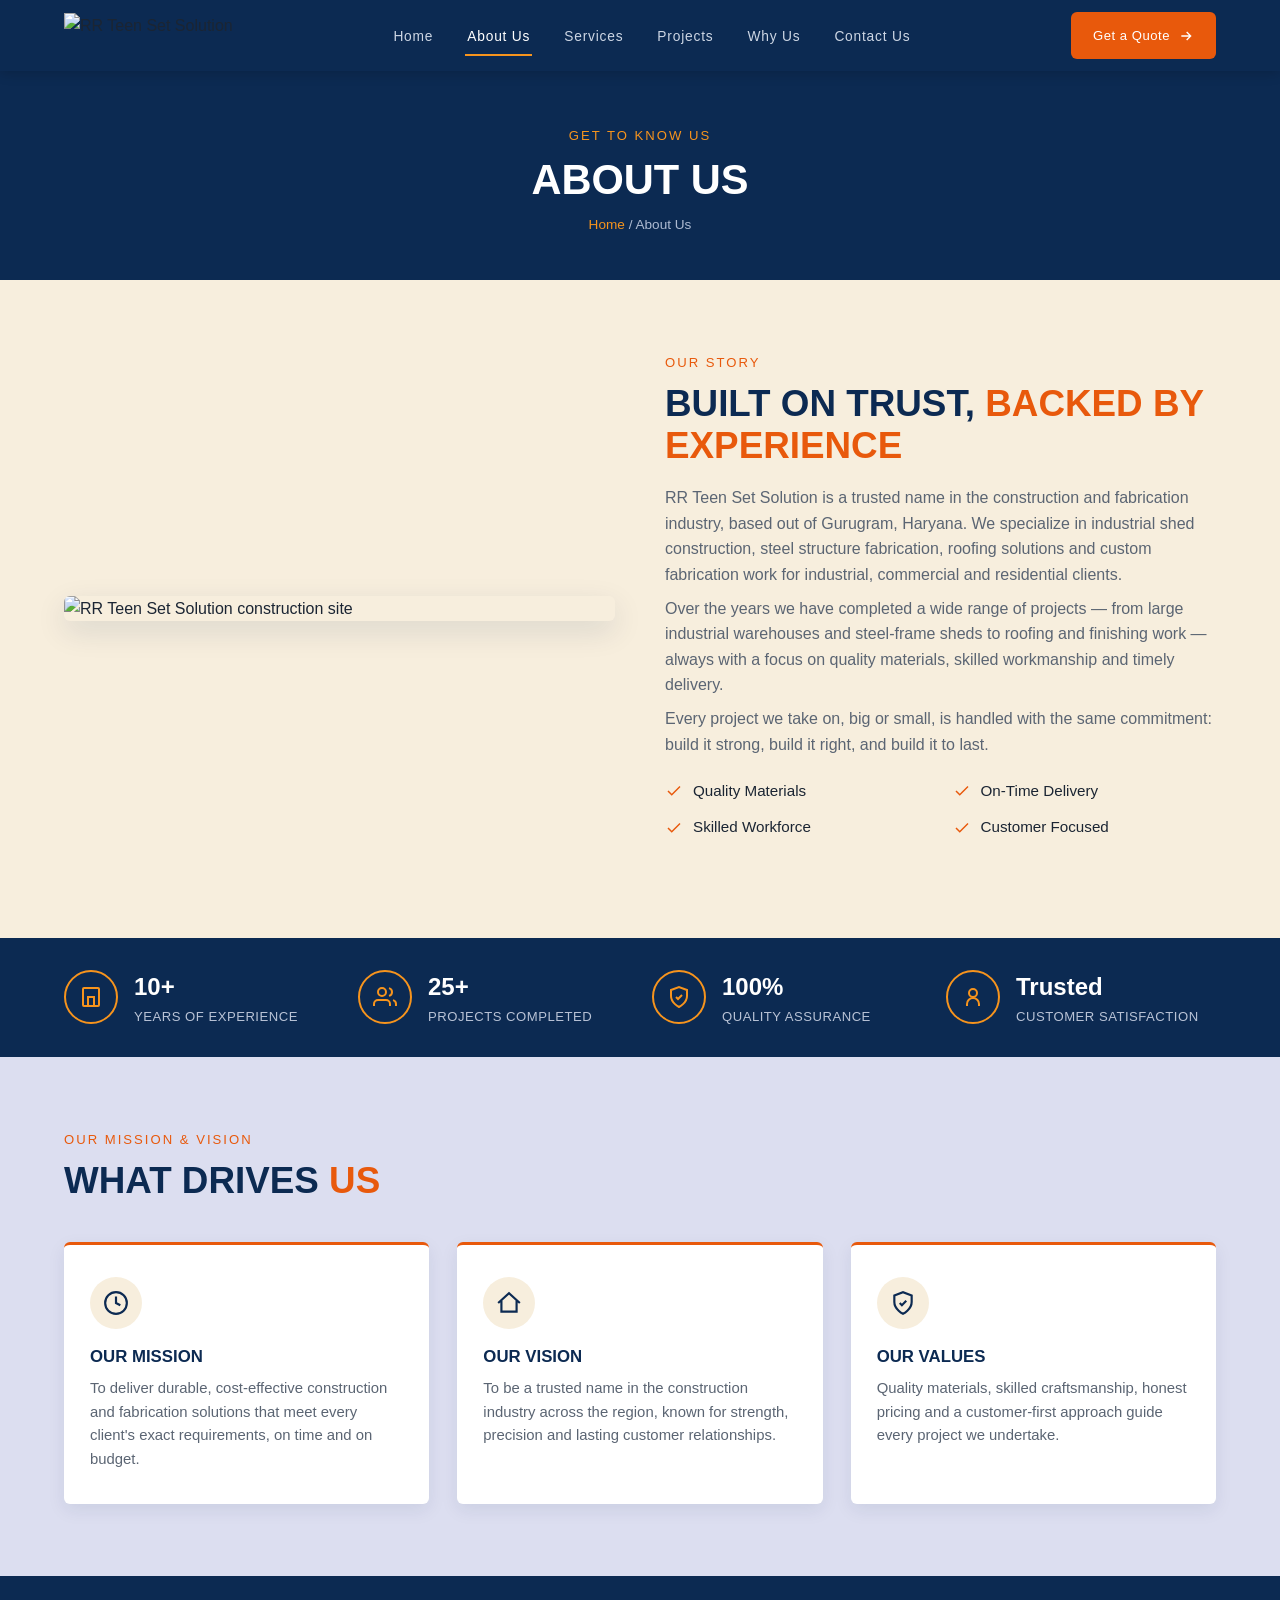
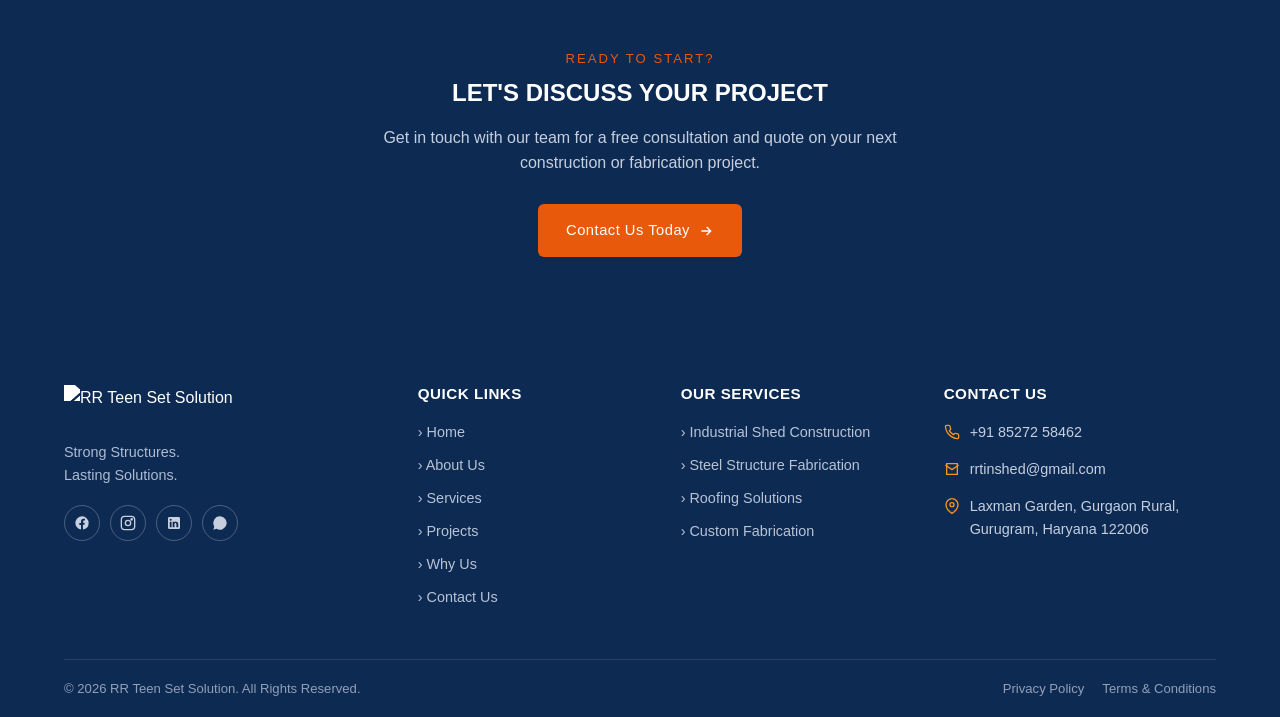
==== commit 4f18876d: "Add files via upload" ====
--- a/about.html
+++ b/about.html
@@ -7,7 +7,7 @@
 <meta name="description" content="Learn about RR Teen Set Solution - a trusted name in industrial shed construction and steel fabrication based in Gurugram, Haryana.">
 <link rel="preconnect" href="https://fonts.googleapis.com">
 <link href="https://fonts.googleapis.com/css2?family=Oswald:wght@400;500;600;700&family=Source+Sans+3:wght@400;600;700&display=swap" rel="stylesheet">
-<link rel="stylesheet" href="css/style.css">
+<link rel="stylesheet" href="style.css">
 </head>
 <body>
 
@@ -185,6 +185,6 @@
   </div>
 </footer>
 
-<script src="js/script.js"></script>
+<script src="script.js"></script>
 </body>
 </html>
--- a/style.css
+++ b/style.css
@@ -0,0 +1,478 @@
+/* ================= RR TEEN SET SOLUTION — SITE STYLES ================= */
+:root{
+  --navy: #0c2a52;
+  --navy-light: #163a6b;
+  --orange: #e8590c;
+  --orange-light: #f7941d;
+  --cream: #f7eedd;
+  --cream-dark: #f1e3c8;
+  --lavender: #dcdef0;
+  --text-dark: #1b2533;
+  --text-muted: #5b6573;
+  --white: #ffffff;
+  --radius: 6px;
+  --shadow: 0 10px 30px rgba(12,42,82,0.12);
+  --maxw: 1200px;
+}
+
+*{margin:0;padding:0;box-sizing:border-box;}
+
+html{scroll-behavior:smooth;}
+
+body{
+  font-family: "Source Sans 3", Arial, sans-serif;
+  color: var(--text-dark);
+  background: var(--white);
+  line-height: 1.6;
+  -webkit-font-smoothing: antialiased;
+}
+
+h1,h2,h3,h4{
+  font-family: "Oswald", Arial, sans-serif;
+  line-height: 1.15;
+  color: var(--navy);
+}
+
+img{max-width:100%;display:block;}
+
+a{text-decoration:none;color:inherit;}
+
+ul{list-style:none;}
+
+.container{
+  max-width: var(--maxw);
+  margin: 0 auto;
+  padding: 0 24px;
+}
+
+.btn{
+  display:inline-flex;
+  align-items:center;
+  gap:8px;
+  padding: 13px 26px;
+  font-family:"Oswald", Arial, sans-serif;
+  font-size:0.92rem;
+  letter-spacing: 0.5px;
+  border-radius: var(--radius);
+  border: 2px solid transparent;
+  cursor:pointer;
+  transition: transform .15s ease, box-shadow .15s ease, background .2s ease;
+  white-space: nowrap;
+}
+.btn:hover{ transform: translateY(-2px); }
+.btn svg{ width:16px; height:16px; flex-shrink:0; transition: transform .15s ease;}
+.btn:hover svg{ transform: translateX(3px); }
+
+.btn-orange{ background: var(--orange); color:var(--white); }
+.btn-orange:hover{ background:#d44e08; box-shadow: 0 8px 18px rgba(232,89,12,.35); }
+
+.btn-navy{ background: var(--navy); color:var(--white); }
+.btn-navy:hover{ background:#081d3c; box-shadow: 0 8px 18px rgba(12,42,82,.35); }
+
+.btn-outline{ background:transparent; border-color: var(--navy); color: var(--navy); }
+.btn-outline:hover{ background: var(--navy); color:var(--white); }
+
+/* ===== HEADER ===== */
+.site-header{
+  background: var(--navy);
+  position: sticky;
+  top:0;
+  z-index: 999;
+  box-shadow: 0 2px 12px rgba(0,0,0,.18);
+}
+.header-inner{
+  display:flex;
+  align-items:center;
+  justify-content:space-between;
+  padding: 12px 24px;
+  max-width: var(--maxw);
+  margin:0 auto;
+  gap: 20px;
+}
+.logo-link{ display:flex; align-items:center; flex-shrink:0; }
+.logo-link img{ height: 46px; width:auto; }
+
+.main-nav{ display:flex; }
+.main-nav ul{ display:flex; gap: 30px; }
+.main-nav a{
+  color: #cdd6e4;
+  font-family:"Oswald", Arial, sans-serif;
+  font-size: 0.86rem;
+  letter-spacing: 0.8px;
+  padding: 8px 2px;
+  position:relative;
+  transition: color .2s ease;
+}
+.main-nav a:hover, .main-nav a.active{ color: var(--white); }
+.main-nav a.active::after{
+  content:"";
+  position:absolute;
+  left:0; right:0; bottom:-4px;
+  height:2px;
+  background: var(--orange-light);
+}
+
+.header-actions{ display:flex; align-items:center; gap: 18px; flex-shrink:0; }
+.header-actions .btn{ padding: 11px 20px; font-size: 0.82rem; }
+
+.nav-toggle{
+  display:none;
+  background:none;
+  border:none;
+  cursor:pointer;
+  flex-direction:column;
+  gap:5px;
+  padding: 6px;
+}
+.nav-toggle span{ width:26px; height:2px; background:var(--white); display:block; }
+
+/* ===== HERO ===== */
+.hero{
+  background: linear-gradient(135deg, var(--cream) 0%, var(--cream-dark) 100%);
+  position:relative;
+  overflow:hidden;
+}
+.hero-inner{
+  display:grid;
+  grid-template-columns: 1.05fr 1fr;
+  gap: 40px;
+  align-items:center;
+  padding: 64px 24px 56px;
+  max-width: var(--maxw);
+  margin: 0 auto;
+}
+.hero-eyebrow{
+  color: var(--navy);
+  font-family:"Oswald", Arial, sans-serif;
+  font-size: 0.85rem;
+  letter-spacing: 2px;
+  margin-bottom: 14px;
+}
+.hero h1{
+  font-size: clamp(2.4rem, 5vw, 3.6rem);
+  text-transform: uppercase;
+  margin-bottom: 18px;
+}
+.hero h1 .accent{ color: var(--orange); }
+.hero p{
+  color: var(--text-muted);
+  max-width: 480px;
+  margin-bottom: 28px;
+  font-size: 1.02rem;
+}
+.hero-ctas{ display:flex; gap:16px; flex-wrap:wrap; }
+.hero-image{
+  border-radius: var(--radius);
+  overflow:hidden;
+  box-shadow: var(--shadow);
+}
+.hero-image img{ width:100%; height:100%; object-fit:cover; min-height: 320px; }
+
+/* ===== STATS BAR ===== */
+.stats-bar{ background: var(--navy); }
+.stats-inner{
+  max-width: var(--maxw);
+  margin:0 auto;
+  padding: 30px 24px;
+  display:grid;
+  grid-template-columns: repeat(4, 1fr);
+  gap: 24px;
+}
+.stat{ display:flex; align-items:center; gap:16px; }
+.stat-icon{
+  width:54px; height:54px;
+  border:2px solid var(--orange-light);
+  border-radius:50%;
+  display:flex; align-items:center; justify-content:center;
+  flex-shrink:0;
+  color: var(--orange-light);
+}
+.stat-icon svg{ width:24px; height:24px; }
+.stat-num{ color:var(--white); font-family:"Oswald",sans-serif; font-size:1.5rem; font-weight:600; }
+.stat-label{ color:#b9c3d6; font-size:0.82rem; text-transform:uppercase; letter-spacing:0.5px; }
+
+/* ===== SECTION COMMON ===== */
+.section{ padding: 72px 0; }
+.section-cream{ background: var(--cream); }
+.section-lavender{ background: var(--lavender); }
+.section-navy{ background: var(--navy); }
+
+.section-head{
+  display:flex;
+  justify-content:space-between;
+  align-items:flex-end;
+  gap: 24px;
+  margin-bottom: 40px;
+  flex-wrap: wrap;
+}
+.eyebrow{
+  color: var(--orange);
+  font-family:"Oswald", Arial, sans-serif;
+  font-size:0.82rem;
+  letter-spacing: 2px;
+  margin-bottom:10px;
+  display:block;
+}
+.section-head h2{ font-size: clamp(1.7rem, 3.5vw, 2.3rem); text-transform:uppercase; }
+.section-head h2 .accent{ color: var(--orange); }
+.section-head .desc{ color: var(--text-muted); max-width: 420px; }
+
+/* ===== SERVICE CARDS ===== */
+.grid-4{
+  display:grid;
+  grid-template-columns: repeat(4, 1fr);
+  gap: 24px;
+}
+.card{
+  background: var(--white);
+  border-radius: var(--radius);
+  overflow:hidden;
+  box-shadow: 0 6px 18px rgba(12,42,82,0.08);
+  transition: transform .2s ease, box-shadow .2s ease;
+}
+.card:hover{ transform: translateY(-6px); box-shadow: var(--shadow); }
+.card-img{ position:relative; height: 170px; overflow:hidden; }
+.card-img img{ width:100%; height:100%; object-fit:cover; }
+.card-icon{
+  position:absolute; left:18px; bottom:-22px;
+  width:48px; height:48px;
+  background: var(--orange-light);
+  border-radius:50%;
+  display:flex; align-items:center; justify-content:center;
+  border: 4px solid var(--white);
+  color: var(--navy);
+}
+.card-icon svg{ width:22px; height:22px; }
+.card-body{ padding: 34px 20px 22px; }
+.card-body h3{ font-size:1.05rem; text-transform:uppercase; margin-bottom:10px; }
+.card-body p{ color: var(--text-muted); font-size:0.92rem; }
+
+/* ===== PROJECTS GALLERY ===== */
+.gallery-grid{
+  display:grid;
+  grid-template-columns: repeat(4, 1fr);
+  gap: 18px;
+}
+.gallery-item{
+  border-radius: var(--radius);
+  overflow:hidden;
+  position:relative;
+  aspect-ratio: 4/3;
+  box-shadow: 0 6px 16px rgba(12,42,82,0.12);
+}
+.gallery-item img{ width:100%; height:100%; object-fit:cover; transition: transform .35s ease; }
+.gallery-item:hover img{ transform: scale(1.07); }
+.gallery-caption{
+  position:absolute; left:0; right:0; bottom:0;
+  background: linear-gradient(to top, rgba(12,42,82,0.88), transparent);
+  color:var(--white);
+  padding: 30px 14px 12px;
+  font-family:"Oswald",sans-serif;
+  font-size:0.85rem;
+  letter-spacing:0.4px;
+}
+
+/* ===== ABOUT SPLIT ===== */
+.about-split{
+  display:grid;
+  grid-template-columns: 1fr 1fr;
+  gap: 50px;
+  align-items:center;
+}
+.about-img{ border-radius: var(--radius); overflow:hidden; box-shadow: var(--shadow); }
+.about-checks{ display:grid; grid-template-columns: 1fr 1fr; gap: 12px 24px; margin: 22px 0 26px; }
+.check-item{ display:flex; align-items:center; gap:10px; font-size:0.95rem; }
+.check-item svg{ width:18px; height:18px; color: var(--orange); flex-shrink:0; }
+.about-copy p{ color:var(--text-muted); margin-bottom: 8px; }
+
+/* ===== CONTACT CTA BLOCK (used on home + as widget) ===== */
+.contact-cta{
+  background: var(--navy);
+  border-radius: var(--radius);
+  padding: 36px 32px;
+  color: var(--white);
+}
+.contact-cta .eyebrow{ color: var(--orange-light); }
+.contact-cta h3{ color:var(--white); font-size:1.5rem; text-transform:uppercase; margin-bottom:22px; line-height:1.25; }
+.contact-cta h3 .accent{ color: var(--orange-light); }
+.contact-line{ display:flex; align-items:flex-start; gap:12px; margin-bottom:16px; font-size:0.95rem; color:#d6dceb; }
+.contact-line svg{ width:18px; height:18px; color: var(--orange-light); flex-shrink:0; margin-top:2px; }
+.contact-cta .btn{ margin-top:8px; width:100%; justify-content:center; }
+
+/* ===== WHY US ICON GRID ===== */
+.why-grid{
+  display:grid;
+  grid-template-columns: repeat(3, 1fr);
+  gap: 28px;
+}
+.why-card{
+  background: var(--white);
+  padding: 32px 26px;
+  border-radius: var(--radius);
+  box-shadow: 0 6px 18px rgba(12,42,82,0.08);
+  border-top: 3px solid var(--orange);
+}
+.why-card .ic{
+  width:52px; height:52px;
+  background: var(--cream);
+  border-radius:50%;
+  display:flex; align-items:center; justify-content:center;
+  margin-bottom: 18px;
+  color: var(--navy);
+}
+.why-card .ic svg{ width:26px; height:26px; }
+.why-card h3{ font-size:1.05rem; text-transform:uppercase; margin-bottom:10px; }
+.why-card p{ color:var(--text-muted); font-size:0.93rem; }
+
+/* ===== PROCESS STEPS ===== */
+.process-row{
+  display:grid;
+  grid-template-columns: repeat(4,1fr);
+  gap: 24px;
+  position:relative;
+}
+.process-step{ text-align:center; padding: 0 10px; }
+.process-num{
+  width:56px; height:56px;
+  border-radius:50%;
+  background: var(--navy);
+  color: var(--orange-light);
+  font-family:"Oswald",sans-serif;
+  font-size:1.3rem;
+  display:flex; align-items:center; justify-content:center;
+  margin: 0 auto 16px;
+}
+.process-step h4{ font-size:0.98rem; text-transform:uppercase; margin-bottom:8px; }
+.process-step p{ color:var(--text-muted); font-size:0.88rem; }
+
+/* ===== PAGE HEADER (sub pages) ===== */
+.page-header{
+  background: var(--navy);
+  padding: 54px 0 44px;
+  text-align:center;
+}
+.page-header .eyebrow{ color: var(--orange-light); }
+.page-header h1{ color: var(--white); text-transform:uppercase; font-size: clamp(1.9rem, 4vw, 2.6rem); }
+.breadcrumb{ color:#aebbd2; font-size:0.85rem; margin-top:10px; }
+.breadcrumb a{ color: var(--orange-light); }
+
+/* ===== CONTACT PAGE FORM ===== */
+.contact-grid{
+  display:grid;
+  grid-template-columns: 1fr 1fr;
+  gap: 44px;
+  align-items:start;
+}
+.form-card{
+  background: var(--white);
+  padding: 34px;
+  border-radius: var(--radius);
+  box-shadow: var(--shadow);
+}
+.form-row{ display:grid; grid-template-columns: 1fr 1fr; gap: 16px; margin-bottom:16px; }
+.form-field{ display:flex; flex-direction:column; gap:6px; }
+.form-field label{ font-size:0.85rem; color: var(--navy); font-weight:600; }
+.form-field input, .form-field textarea{
+  padding: 11px 14px;
+  border: 1.5px solid #dfe3ec;
+  border-radius: 4px;
+  font-family: inherit;
+  font-size: 0.94rem;
+  background:#fafbfc;
+}
+.form-field input:focus, .form-field textarea:focus{
+  outline: 2px solid var(--orange-light);
+  border-color: var(--orange-light);
+}
+.map-embed{ border-radius: var(--radius); overflow:hidden; box-shadow: var(--shadow); margin-top: 26px; }
+.map-embed iframe{ width:100%; height: 280px; border:0; display:block; }
+
+/* ===== FOOTER ===== */
+.site-footer{ background: var(--navy); color:#c7cfdf; padding-top: 56px; }
+.footer-grid{
+  display:grid;
+  grid-template-columns: 1.4fr 1fr 1fr 1.2fr;
+  gap: 36px;
+  padding-bottom: 40px;
+  border-bottom: 1px solid rgba(255,255,255,0.1);
+}
+.footer-logo img{ height:42px; margin-bottom:14px; filter: brightness(0) invert(1); }
+.footer-grid h4{ color:var(--white); font-size:0.95rem; text-transform:uppercase; margin-bottom:18px; letter-spacing:0.5px; }
+.footer-grid ul li{ margin-bottom: 10px; }
+.footer-grid ul li a{ color:#b9c3d6; font-size:0.9rem; display:flex; align-items:center; gap:6px; }
+.footer-grid ul li a:hover{ color: var(--orange-light); }
+.footer-contact-line{ display:flex; gap:10px; margin-bottom:14px; font-size:0.9rem; align-items:flex-start; }
+.footer-contact-line svg{ width:16px; height:16px; color:var(--orange-light); margin-top:3px; flex-shrink:0; }
+.footer-social{ display:flex; gap:10px; margin-top: 18px; }
+.footer-social a{
+  width:36px; height:36px;
+  border:1.5px solid rgba(255,255,255,0.25);
+  border-radius:50%;
+  display:flex; align-items:center; justify-content:center;
+}
+.footer-social a:hover{ background: var(--orange); border-color: var(--orange); }
+.footer-social svg{ width:16px; height:16px; }
+.footer-bottom{
+  display:flex; justify-content:space-between; align-items:center;
+  padding: 18px 0; font-size:0.82rem; color:#93a0b8; flex-wrap:wrap; gap:10px;
+}
+.footer-bottom a{ color:#93a0b8; }
+.footer-bottom a:hover{ color:var(--orange-light); }
+.footer-links{ display:flex; gap:18px; }
+
+/* ===== RESPONSIVE ===== */
+@media (max-width: 980px){
+  .hero-inner{ grid-template-columns: 1fr; padding-top:36px; }
+  .hero-image{ order:-1; }
+  .stats-inner{ grid-template-columns: repeat(2,1fr); }
+  .grid-4{ grid-template-columns: repeat(2,1fr); }
+  .gallery-grid{ grid-template-columns: repeat(2,1fr); }
+  .about-split{ grid-template-columns: 1fr; }
+  .why-grid{ grid-template-columns: repeat(2,1fr); }
+  .process-row{ grid-template-columns: repeat(2,1fr); gap: 36px 24px; }
+  .contact-grid{ grid-template-columns: 1fr; }
+  .footer-grid{ grid-template-columns: 1fr 1fr; gap: 30px 20px; }
+}
+
+@media (max-width: 760px){
+  .header-actions .btn span{ display:none; }
+  .header-actions .btn{ padding: 11px 14px; }
+  .main-nav{
+    position:fixed; top:71px; left:0; right:0; bottom:0;
+    background: var(--navy);
+    flex-direction:column;
+    padding: 20px 24px;
+    transform: translateX(-100%);
+    transition: transform .25s ease;
+    overflow-y:auto;
+  }
+  .main-nav.open{ transform: translateX(0); }
+  .main-nav ul{ flex-direction:column; gap: 4px; }
+  .main-nav a{ display:block; padding: 14px 0; border-bottom: 1px solid rgba(255,255,255,0.08); }
+  .nav-toggle{ display:flex; }
+  .grid-4{ grid-template-columns: 1fr 1fr; }
+  .gallery-grid{ grid-template-columns: 1fr 1fr; }
+  .why-grid{ grid-template-columns: 1fr; }
+  .process-row{ grid-template-columns: 1fr; }
+  .form-row{ grid-template-columns: 1fr; }
+  .footer-grid{ grid-template-columns: 1fr; }
+  .section-head{ flex-direction:column; align-items:flex-start; }
+}
+
+@media (max-width: 480px){
+  .grid-4{ grid-template-columns: 1fr; }
+  .gallery-grid{ grid-template-columns: 1fr; }
+  .hero-ctas{ flex-direction:column; }
+  .hero-ctas .btn{ width:100%; justify-content:center; }
+}
+
+/* Reduced motion */
+@media (prefers-reduced-motion: reduce){
+  *{ transition: none !important; animation: none !important; }
+}
+
+/* Focus visibility */
+a:focus-visible, button:focus-visible{
+  outline: 2px solid var(--orange-light);
+  outline-offset: 2px;
+}
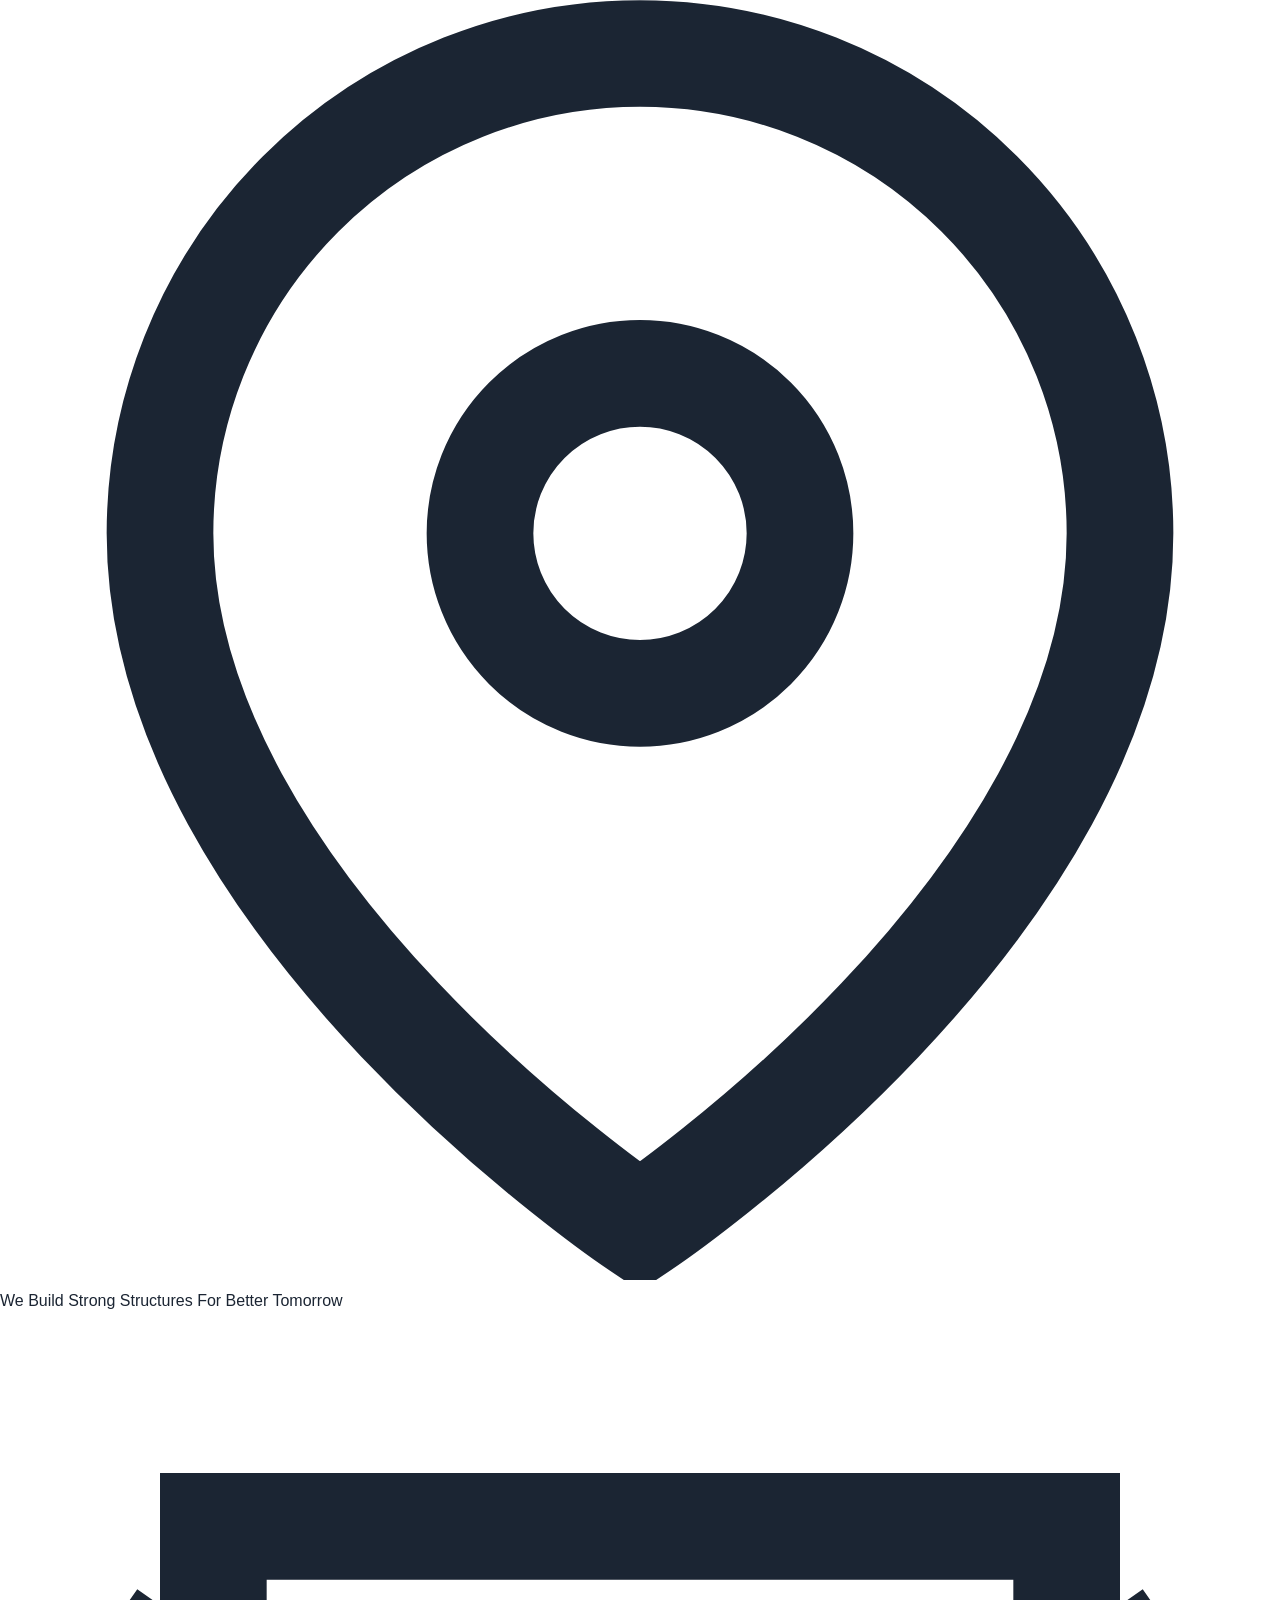
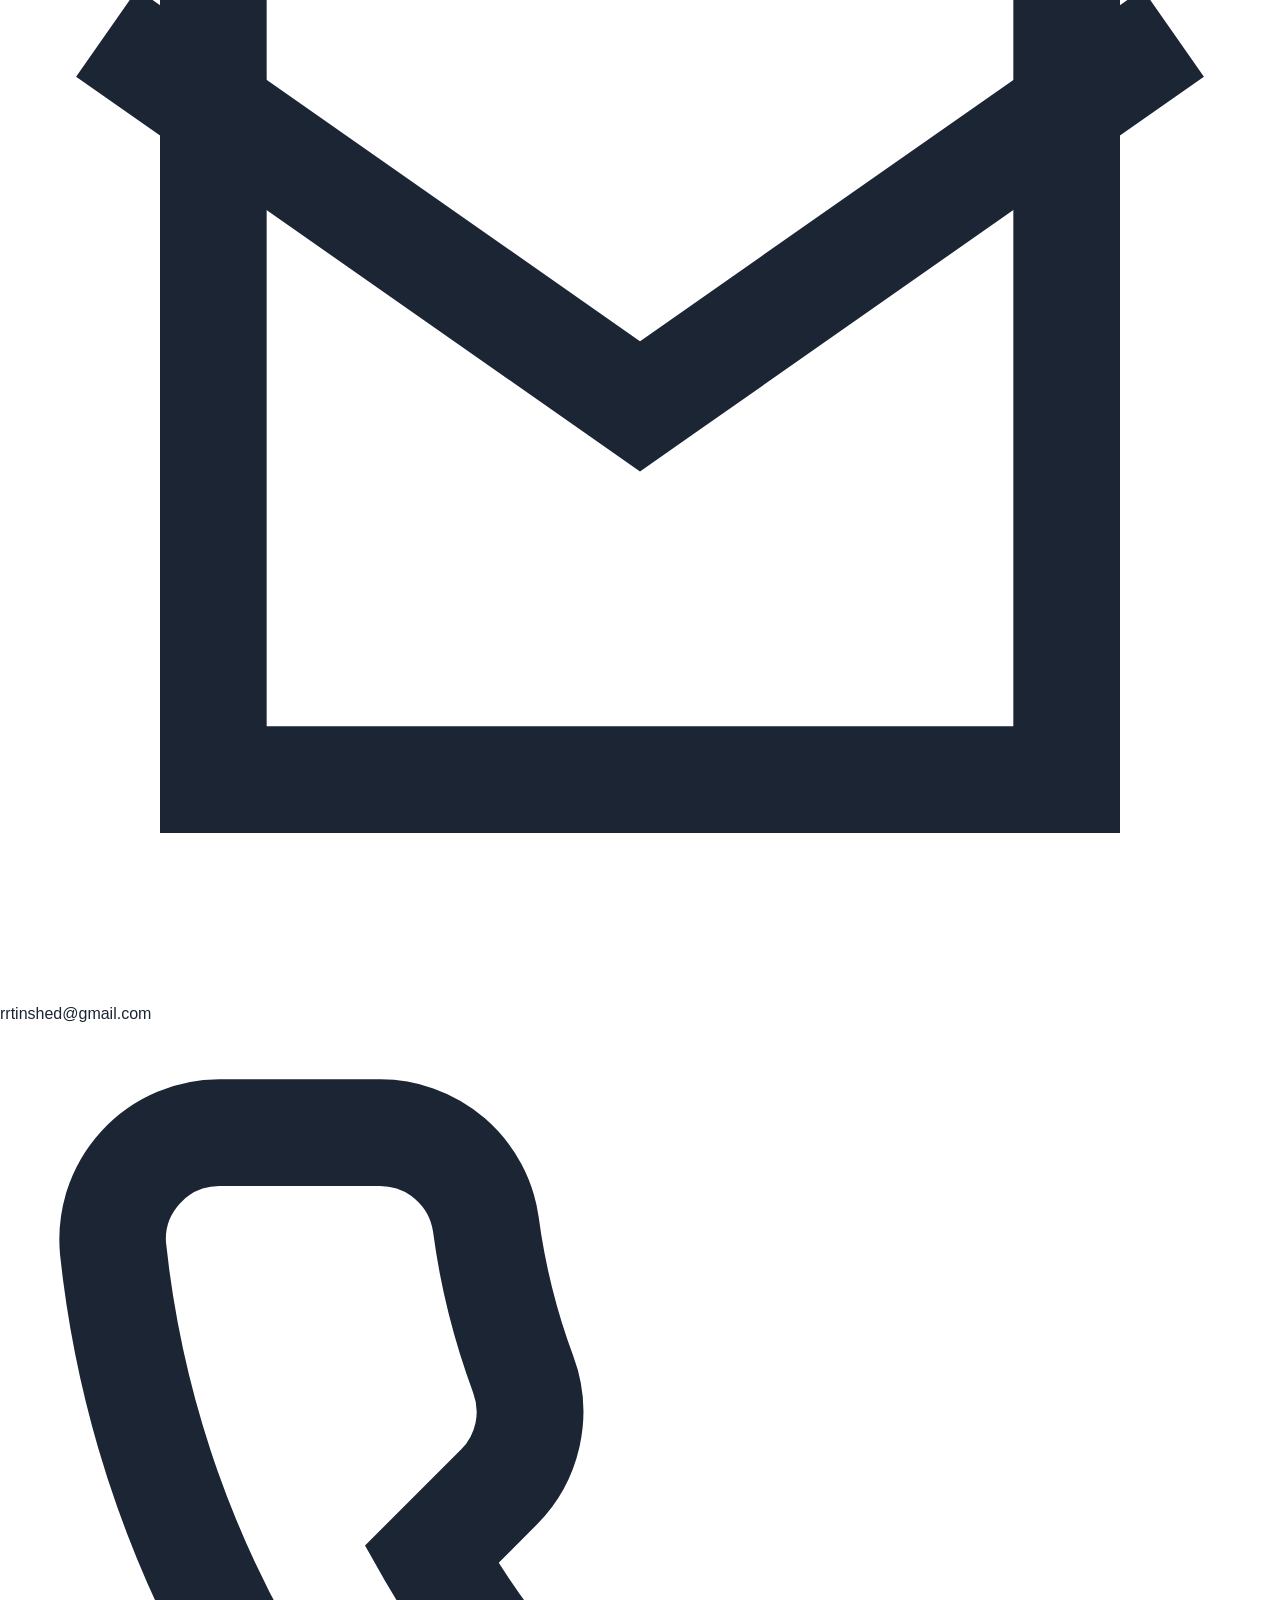
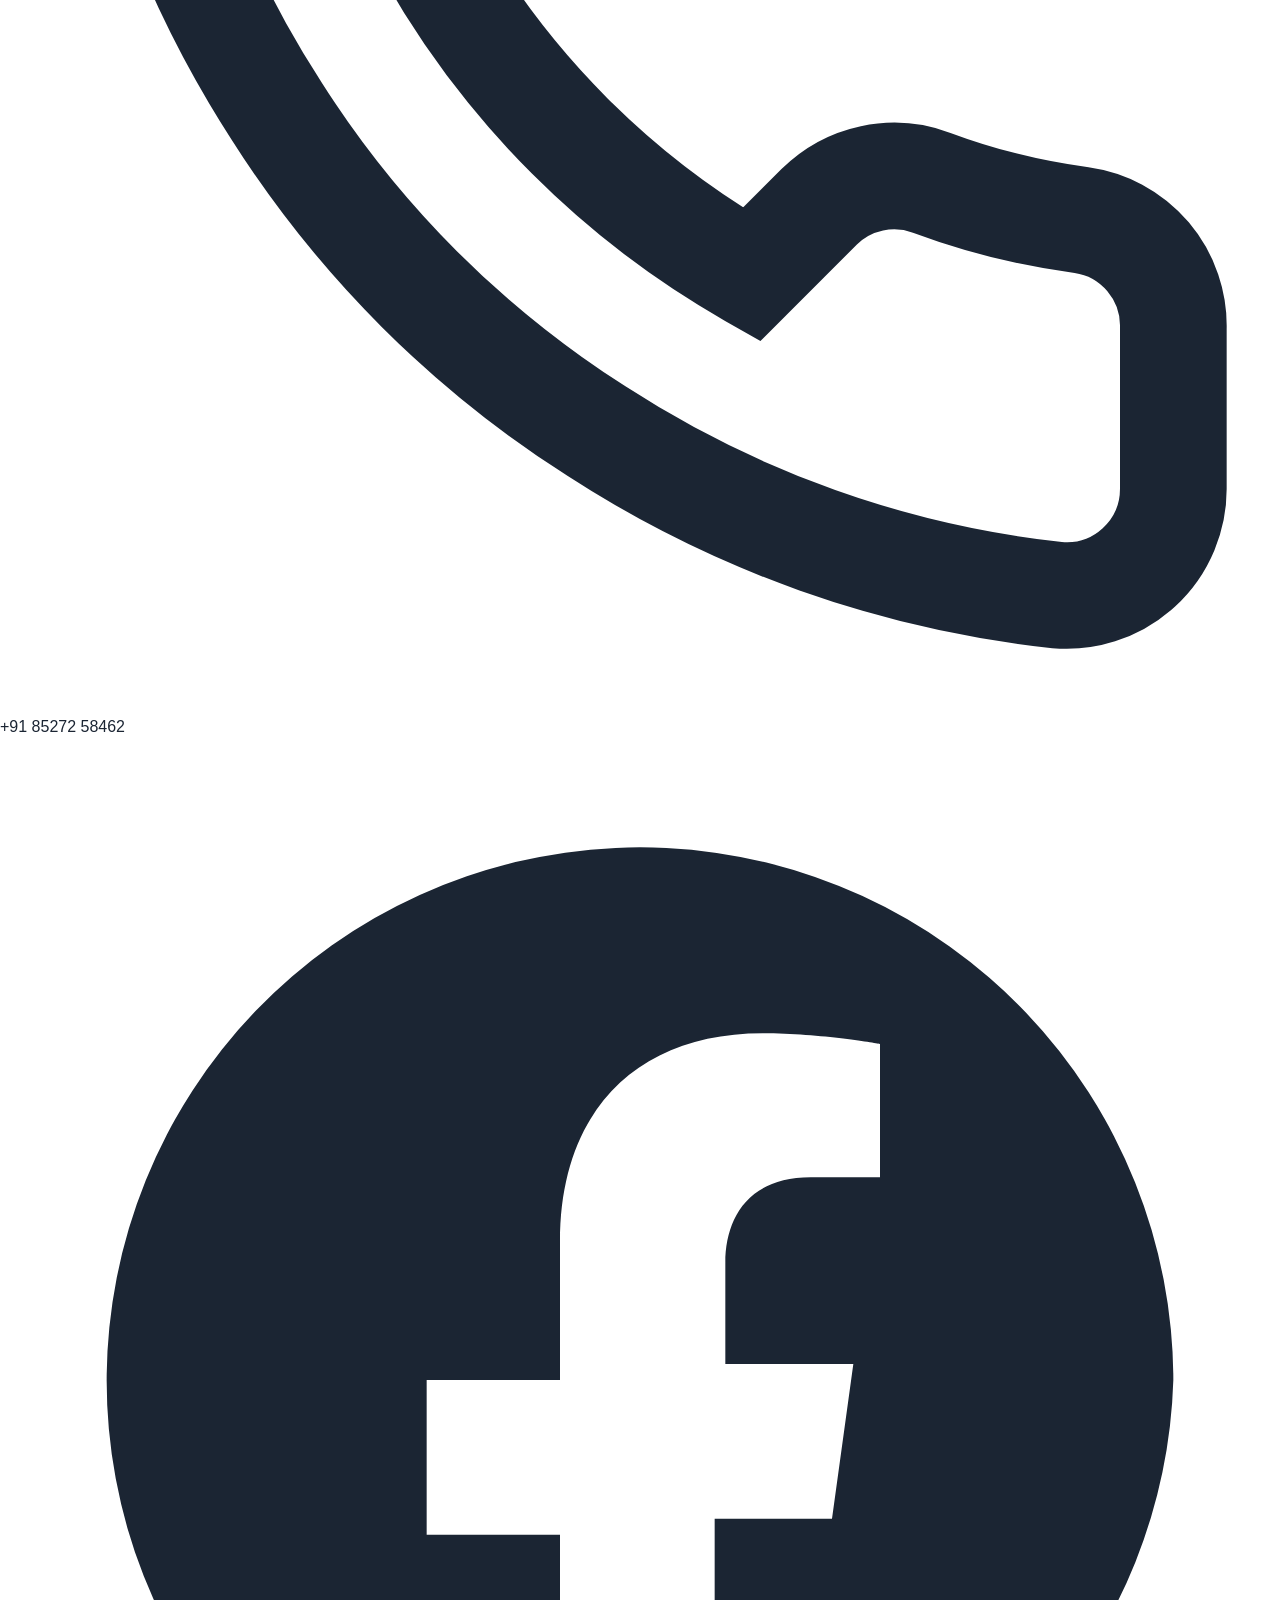
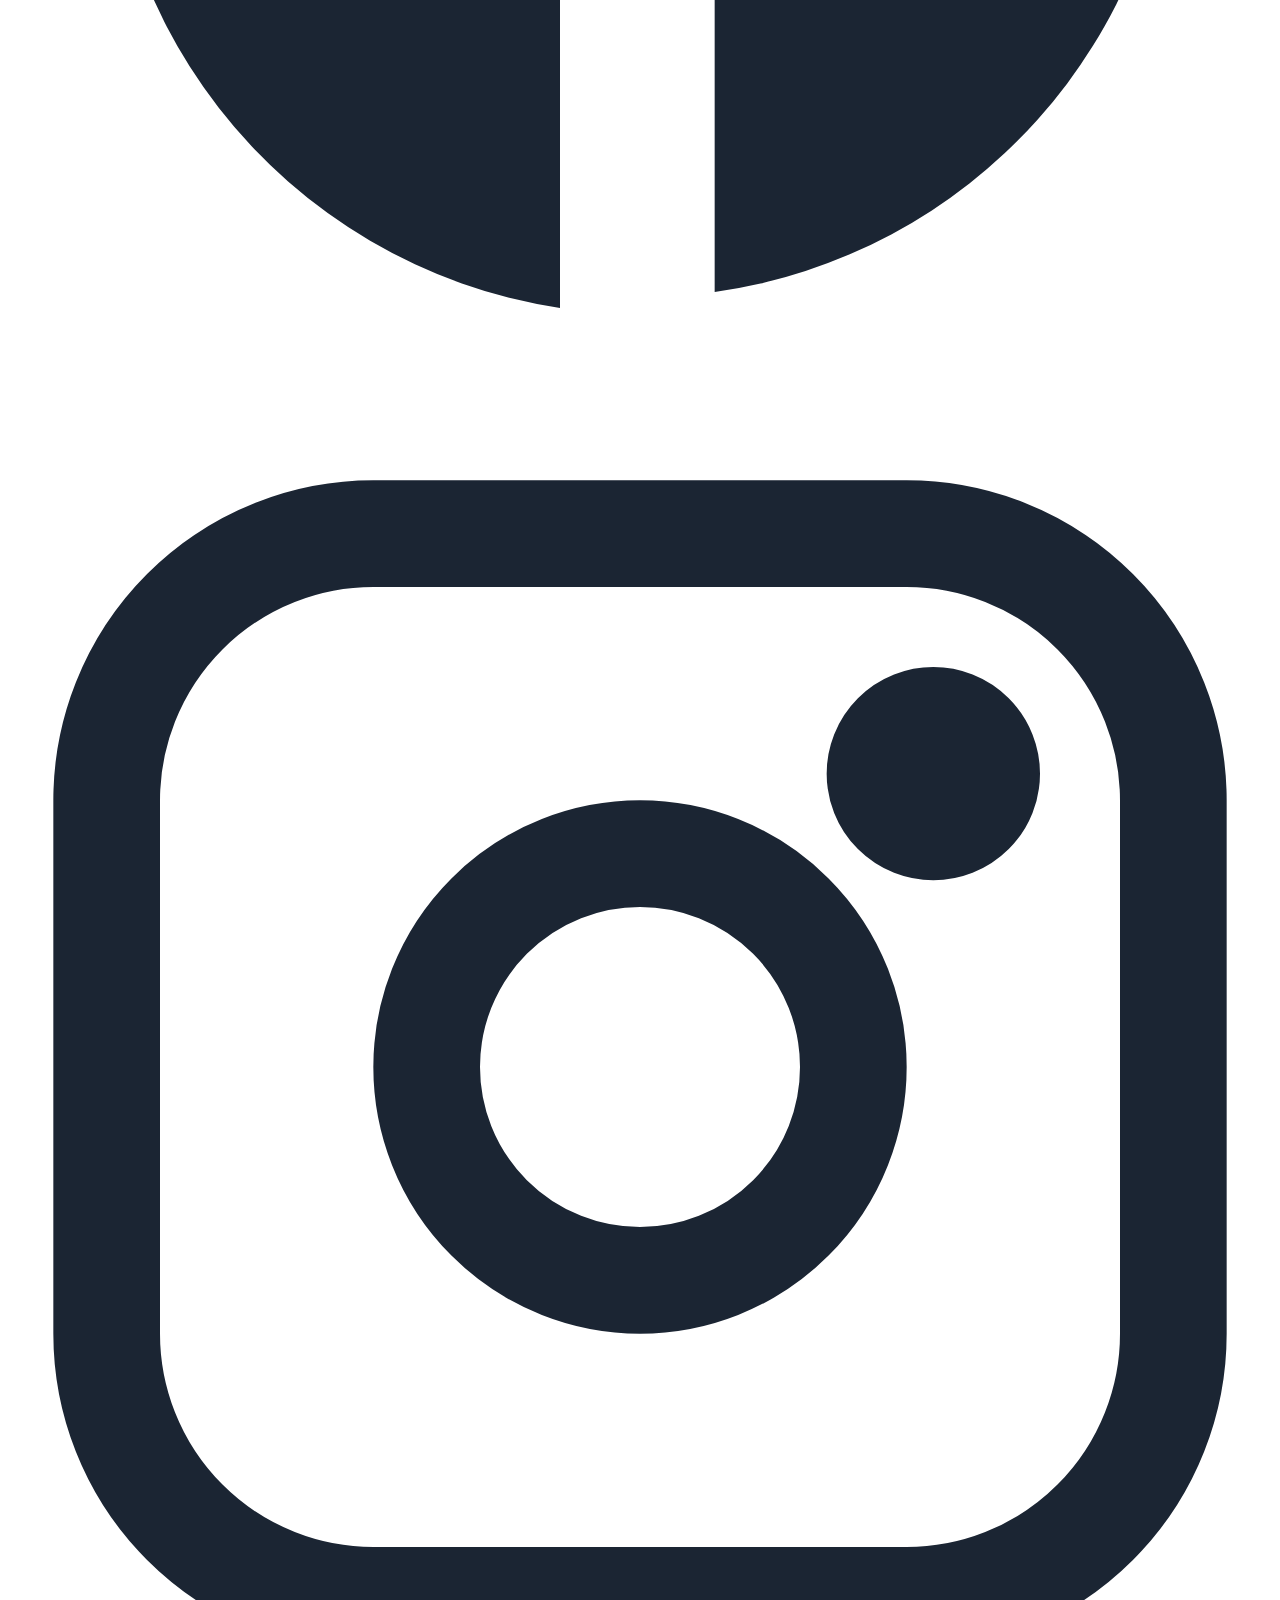
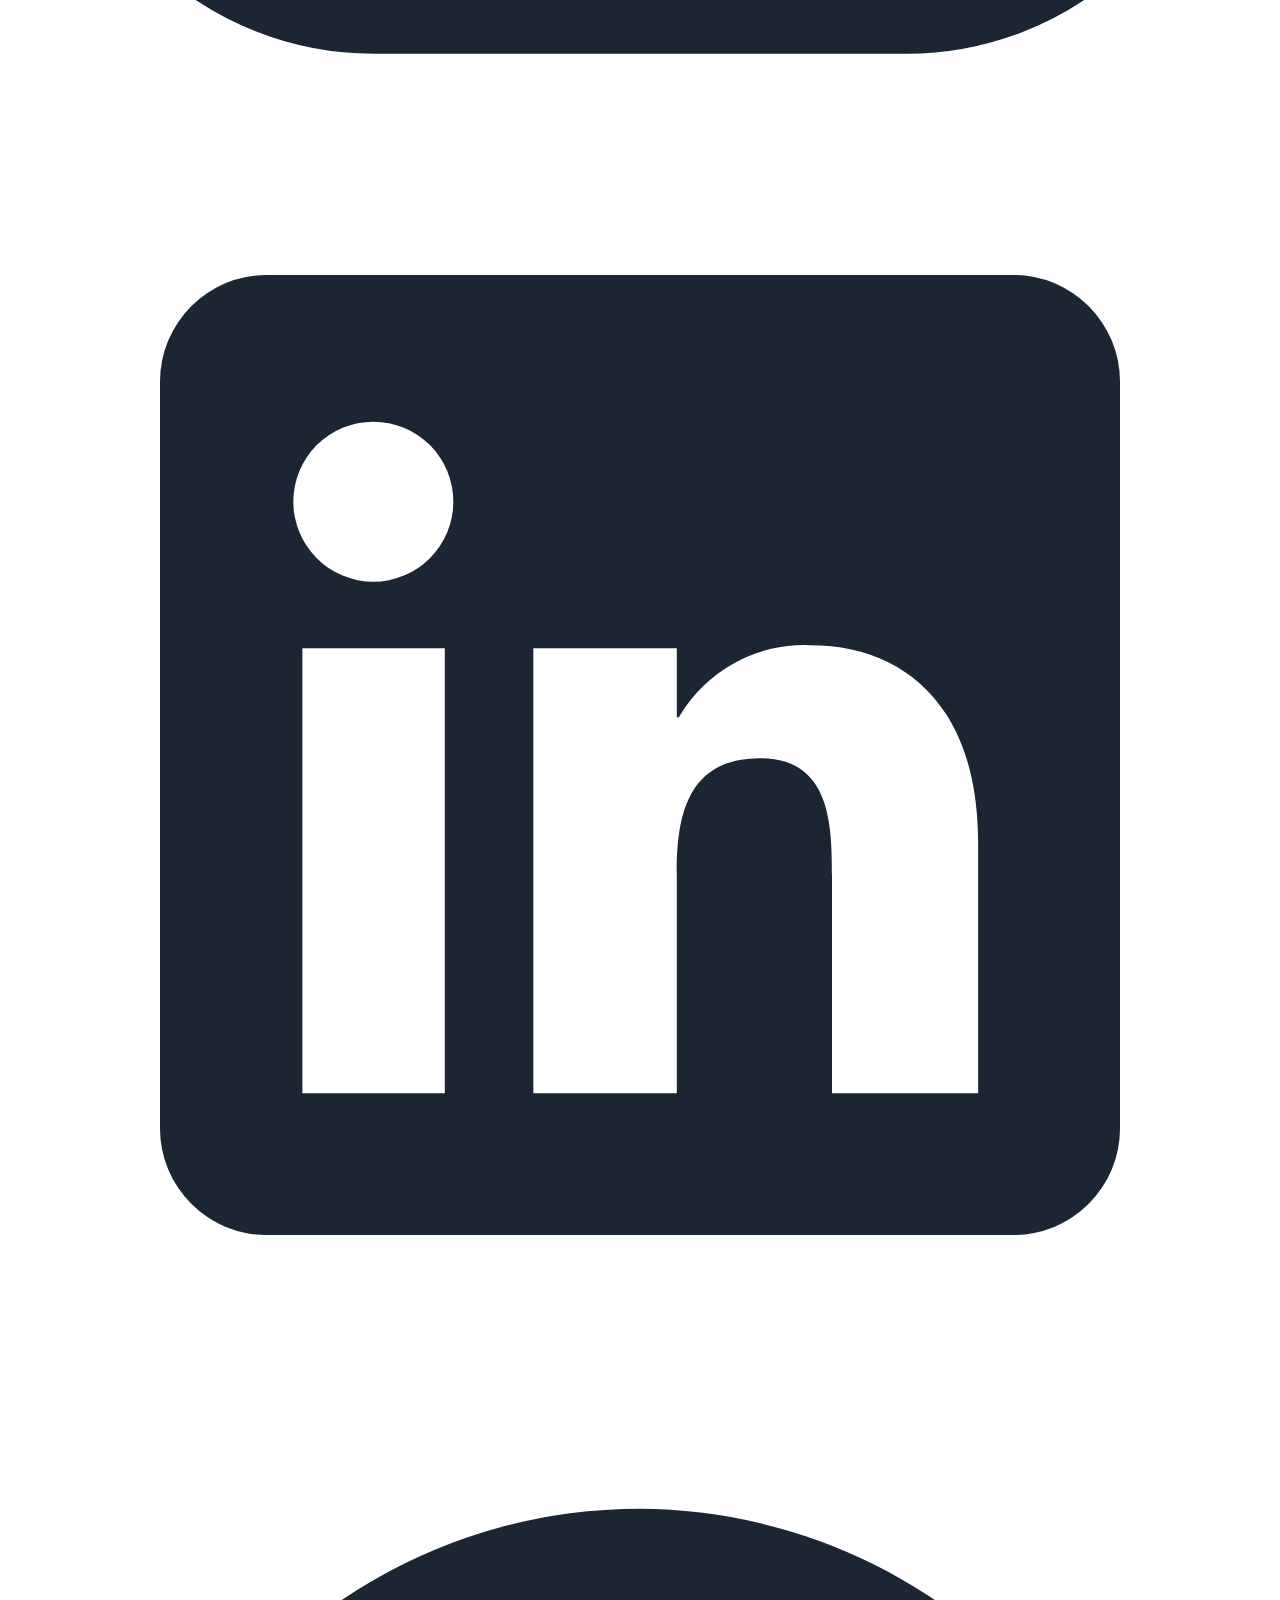
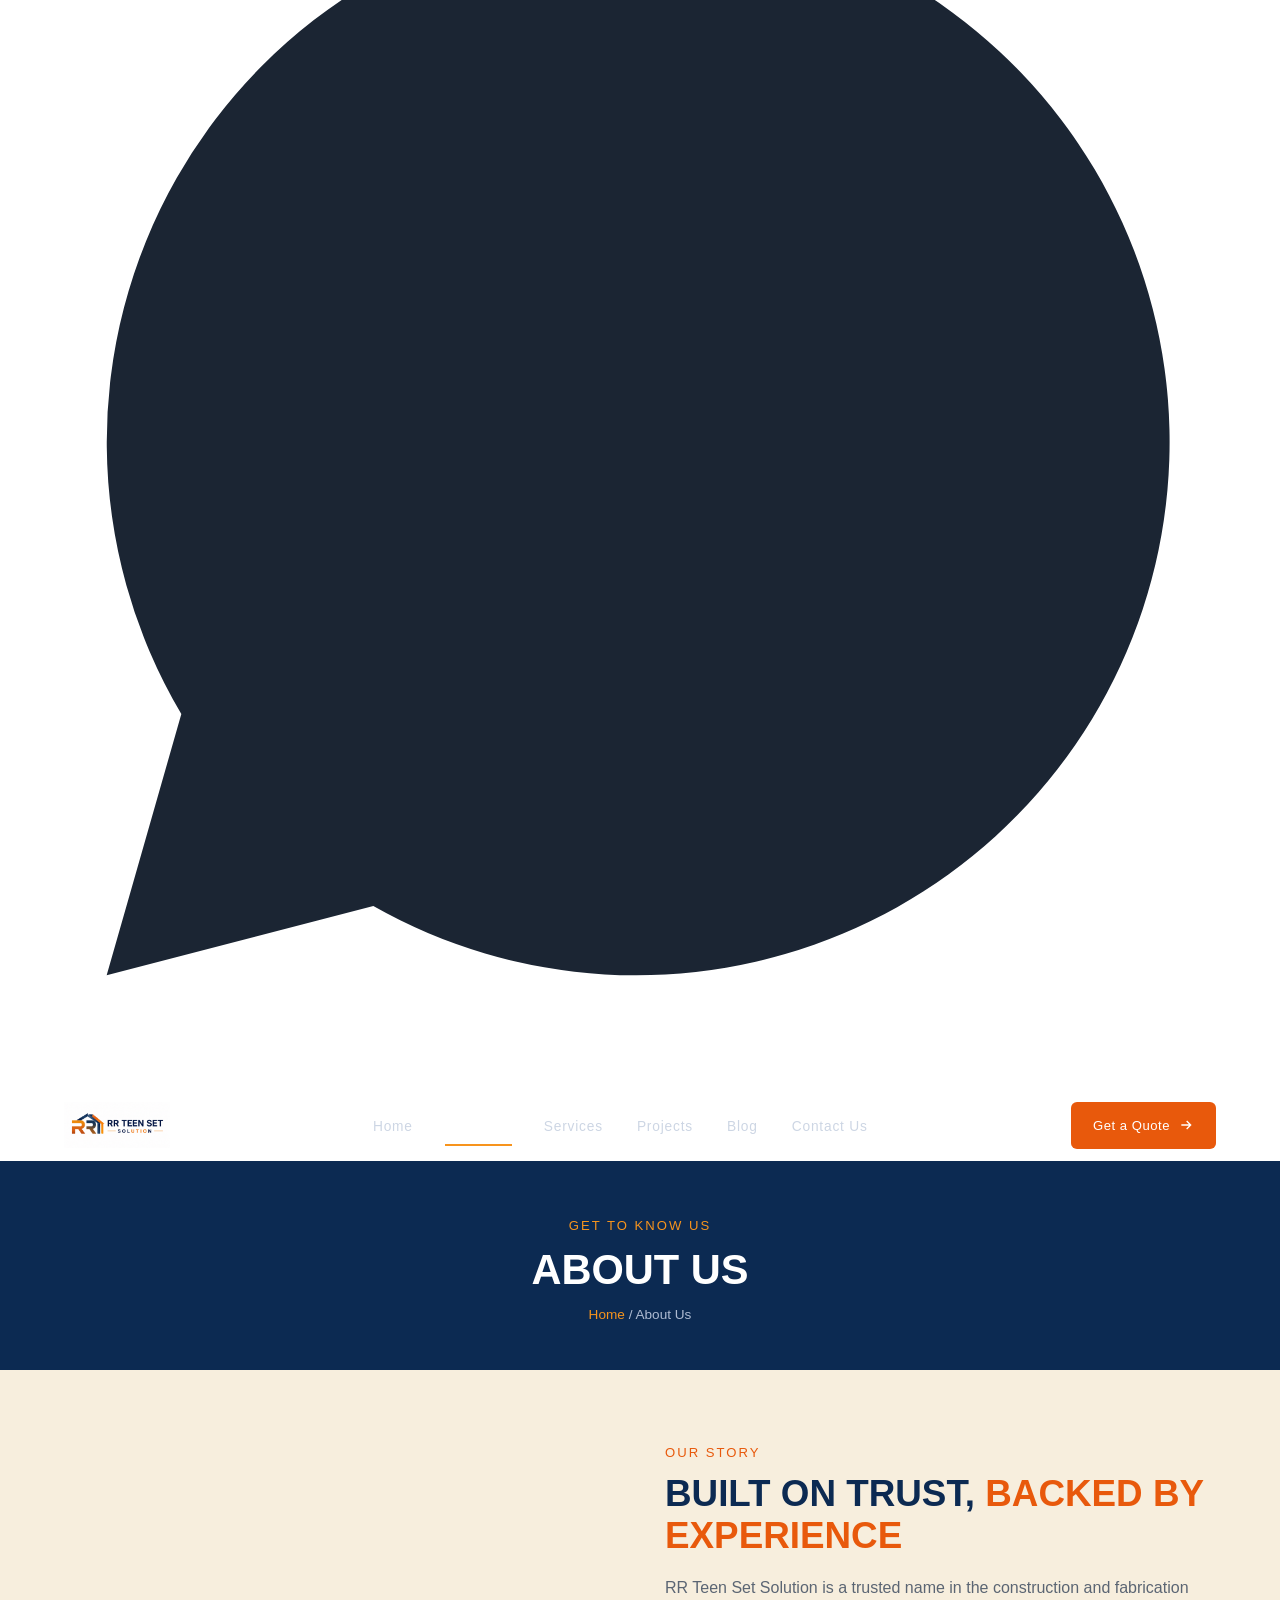
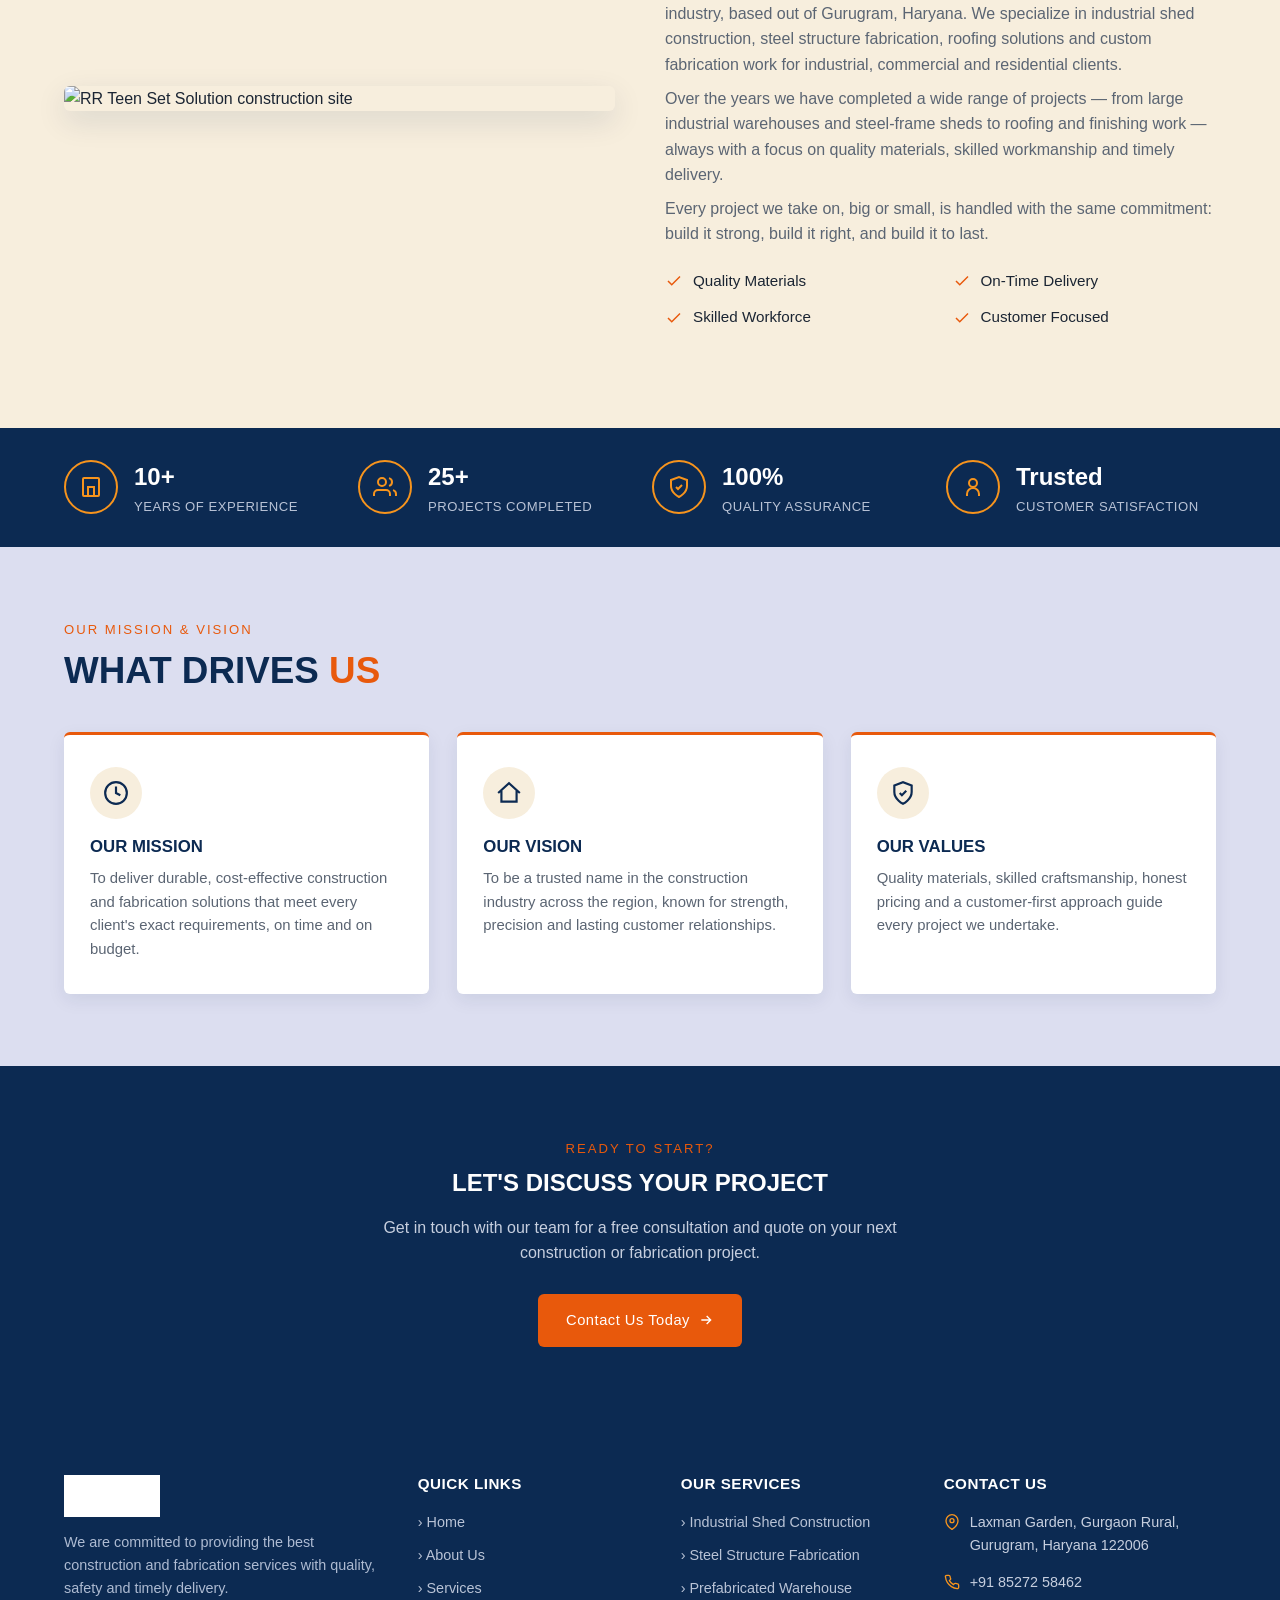
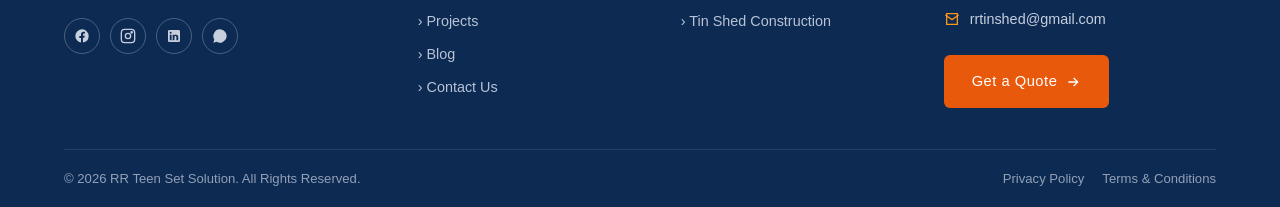
==== commit 0cf47113: "Update about.html" ====
--- a/about.html
+++ b/about.html
@@ -11,7 +11,33 @@
 </head>
 <body>
 
-<header class="site-header">
+<!-- ===== TOP BAR ===== -->
+<div class="top-bar">
+  <div class="top-bar-inner">
+    <div class="top-bar-left">
+      <svg viewBox="0 0 24 24" fill="none" stroke="currentColor" stroke-width="2"><path d="M21 10c0 7-9 13-9 13s-9-6-9-13a9 9 0 0 1 18 0z"/><circle cx="12" cy="10" r="3"/></svg>
+      <span>We Build Strong Structures For Better Tomorrow</span>
+    </div>
+    <div class="top-bar-right">
+      <a href="mailto:rrtinshed@gmail.com">
+        <svg viewBox="0 0 24 24" fill="none" stroke="currentColor" stroke-width="2"><path d="M4 4h16v16H4z"/><path d="M22 6l-10 7L2 6"/></svg>
+        rrtinshed@gmail.com
+      </a>
+      <a href="tel:+918527258462">
+        <svg viewBox="0 0 24 24" fill="none" stroke="currentColor" stroke-width="2"><path d="M22 16.92v3a2 2 0 0 1-2.18 2 19.79 19.79 0 0 1-8.63-3.07 19.5 19.5 0 0 1-6-6 19.79 19.79 0 0 1-3.07-8.67A2 2 0 0 1 4.11 2h3a2 2 0 0 1 2 1.72c.127.96.362 1.903.7 2.81a2 2 0 0 1-.45 2.11L8.09 9.91a16 16 0 0 0 6 6l1.27-1.27a2 2 0 0 1 2.11-.45c.907.338 1.85.573 2.81.7A2 2 0 0 1 22 16.92z"/></svg>
+        +91 85272 58462
+      </a>
+      <div class="top-bar-social">
+        <a href="#" aria-label="Facebook"><svg viewBox="0 0 24 24" fill="currentColor"><path d="M22 12a10 10 0 1 0-11.5 9.9v-7H8v-2.9h2.5V9.4c0-2.5 1.5-3.9 3.8-3.9 1.1 0 2.2.2 2.2.2v2.5h-1.3c-1.2 0-1.6.8-1.6 1.6v1.9H16l-.4 2.9h-2.2v7A10 10 0 0 0 22 12z"/></svg></a>
+        <a href="#" aria-label="Instagram"><svg viewBox="0 0 24 24" fill="none" stroke="currentColor" stroke-width="2"><rect x="2" y="2" width="20" height="20" rx="5"/><circle cx="12" cy="12" r="4"/><circle cx="17.5" cy="6.5" r="1"/></svg></a>
+        <a href="#" aria-label="LinkedIn"><svg viewBox="0 0 24 24" fill="currentColor"><path d="M19 3a2 2 0 0 1 2 2v14a2 2 0 0 1-2 2H5a2 2 0 0 1-2-2V5a2 2 0 0 1 2-2zM8.34 18.34V10H5.67v8.34zM7 8.75a1.5 1.5 0 1 0 0-3 1.5 1.5 0 0 0 0 3zm11.34 9.59v-4.7c0-2.52-1.35-3.7-3.15-3.7a2.72 2.72 0 0 0-2.46 1.35h-.04V10H10v8.34h2.69v-4.13c0-1.09.21-2.15 1.56-2.15 1.33 0 1.35 1.25 1.35 2.22v4.06z"/></svg></a>
+        <a href="https://wa.me/918527258462" aria-label="WhatsApp"><svg viewBox="0 0 24 24" fill="currentColor"><path d="M17.5 14.4c-.3-.2-1.7-.8-2-.9-.3-.1-.5-.2-.7.1-.2.3-.7.9-.9 1.1-.2.2-.3.2-.6.1a8 8 0 0 1-2.4-1.5 9 9 0 0 1-1.7-2.1c-.2-.3 0-.5.1-.6l.5-.6c.2-.2.2-.3.1-.6l-.7-1.7c-.2-.4-.4-.4-.6-.4h-.5c-.2 0-.5.1-.7.3-.3.3-1 1-1 2.3 0 1.4 1 2.7 1.1 2.9.1.2 1.9 2.9 4.6 4 .6.3 1.1.4 1.5.6.6.2 1.2.2 1.6.1.5-.1 1.5-.6 1.7-1.2.2-.6.2-1.1.1-1.2 0-.1-.2-.2-.4-.3z"/><path d="M12 2a10 10 0 0 0-8.6 15.1L2 22l5-1.3A10 10 0 1 0 12 2z"/></svg></a>
+      </div>
+    </div>
+  </div>
+</div>
+
+<header class="site-header-v2">
   <div class="header-inner">
     <a href="index.html" class="logo-link"><img src="assets/logo.png" alt="RR Teen Set Solution"></a>
     <nav class="main-nav" id="mainNav">
@@ -20,7 +46,7 @@
         <li><a href="about.html" class="active">About Us</a></li>
         <li><a href="services.html">Services</a></li>
         <li><a href="projects.html">Projects</a></li>
-        <li><a href="why-us.html">Why Us</a></li>
+        <li><a href="blog.html">Blog</a></li>
         <li><a href="contact.html">Contact Us</a></li>
       </ul>
     </nav>
@@ -131,7 +157,7 @@
     <div class="footer-grid">
       <div>
         <div class="footer-logo"><img src="assets/logo.png" alt="RR Teen Set Solution"></div>
-        <p style="font-size:0.9rem;color:#aebbd2;">Strong Structures.<br>Lasting Solutions.</p>
+        <p style="font-size:0.9rem;color:#aebbd2;margin-bottom:14px;">We are committed to providing the best construction and fabrication services with quality, safety and timely delivery.</p>
         <div class="footer-social">
           <a href="#" aria-label="Facebook"><svg viewBox="0 0 24 24" fill="currentColor"><path d="M22 12a10 10 0 1 0-11.5 9.9v-7H8v-2.9h2.5V9.4c0-2.5 1.5-3.9 3.8-3.9 1.1 0 2.2.2 2.2.2v2.5h-1.3c-1.2 0-1.6.8-1.6 1.6v1.9H16l-.4 2.9h-2.2v7A10 10 0 0 0 22 12z"/></svg></a>
           <a href="#" aria-label="Instagram"><svg viewBox="0 0 24 24" fill="none" stroke="currentColor" stroke-width="2"><rect x="2" y="2" width="20" height="20" rx="5"/><circle cx="12" cy="12" r="4"/><circle cx="17.5" cy="6.5" r="1"/></svg></a>
@@ -146,7 +172,7 @@
           <li><a href="about.html">› About Us</a></li>
           <li><a href="services.html">› Services</a></li>
           <li><a href="projects.html">› Projects</a></li>
-          <li><a href="why-us.html">› Why Us</a></li>
+          <li><a href="blog.html">› Blog</a></li>
           <li><a href="contact.html">› Contact Us</a></li>
         </ul>
       </div>
@@ -155,12 +181,16 @@
         <ul>
           <li><a href="services.html">› Industrial Shed Construction</a></li>
           <li><a href="services.html">› Steel Structure Fabrication</a></li>
-          <li><a href="services.html">› Roofing Solutions</a></li>
-          <li><a href="services.html">› Custom Fabrication</a></li>
+          <li><a href="services.html">› Prefabricated Warehouse</a></li>
+          <li><a href="services.html">› Tin Shed Construction</a></li>
         </ul>
       </div>
       <div>
         <h4>Contact Us</h4>
+        <div class="footer-contact-line">
+          <svg viewBox="0 0 24 24" fill="none" stroke="currentColor" stroke-width="2"><path d="M21 10c0 7-9 13-9 13s-9-6-9-13a9 9 0 0 1 18 0z"/><circle cx="12" cy="10" r="3"/></svg>
+          <span>Laxman Garden, Gurgaon Rural, Gurugram, Haryana 122006</span>
+        </div>
         <div class="footer-contact-line">
           <svg viewBox="0 0 24 24" fill="none" stroke="currentColor" stroke-width="2"><path d="M22 16.92v3a2 2 0 0 1-2.18 2 19.79 19.79 0 0 1-8.63-3.07 19.5 19.5 0 0 1-6-6 19.79 19.79 0 0 1-3.07-8.67A2 2 0 0 1 4.11 2h3a2 2 0 0 1 2 1.72c.127.96.362 1.903.7 2.81a2 2 0 0 1-.45 2.11L8.09 9.91a16 16 0 0 0 6 6l1.27-1.27a2 2 0 0 1 2.11-.45c.907.338 1.85.573 2.81.7A2 2 0 0 1 22 16.92z"/></svg>
           <span>+91 85272 58462</span>
@@ -169,10 +199,9 @@
           <svg viewBox="0 0 24 24" fill="none" stroke="currentColor" stroke-width="2"><path d="M4 4h16v16H4z"/><path d="M22 6l-10 7L2 6"/></svg>
           <span>rrtinshed@gmail.com</span>
         </div>
-        <div class="footer-contact-line">
-          <svg viewBox="0 0 24 24" fill="none" stroke="currentColor" stroke-width="2"><path d="M21 10c0 7-9 13-9 13s-9-6-9-13a9 9 0 0 1 18 0z"/><circle cx="12" cy="10" r="3"/></svg>
-          <span>Laxman Garden, Gurgaon Rural, Gurugram, Haryana 122006</span>
-        </div>
+        <a href="contact.html" class="btn btn-orange" style="margin-top:10px;">Get a Quote
+          <svg viewBox="0 0 24 24" fill="none" stroke="currentColor" stroke-width="2"><path d="M5 12h14M13 6l6 6-6 6"/></svg>
+        </a>
       </div>
     </div>
     <div class="footer-bottom">
